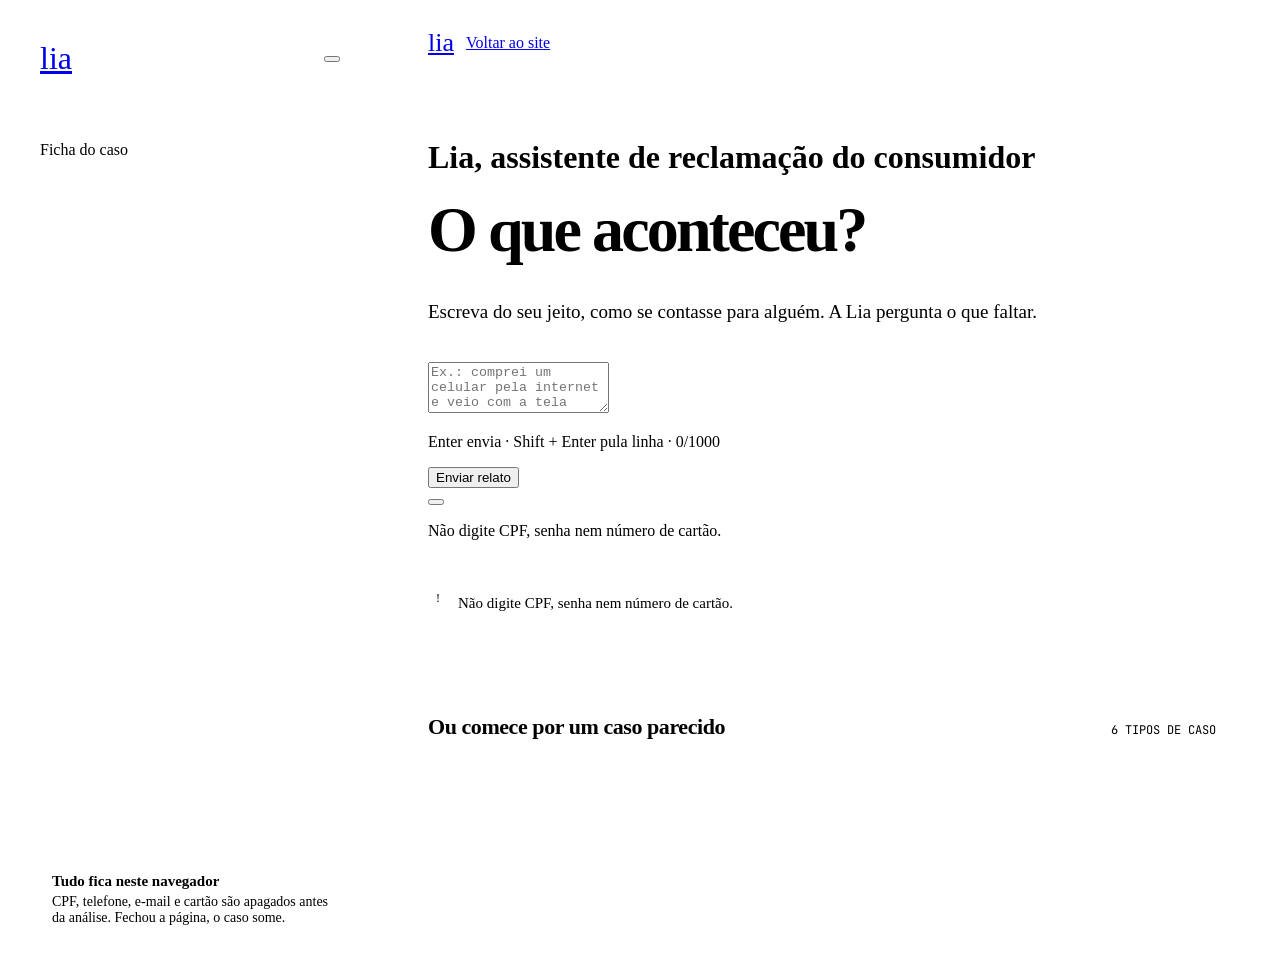
==== unidade-4-aplicacoes-e-limitacoes/projeto-assistente-consumidor/agente/index.html @ bb0e5116 "feat: montar a tela de conversa com ficha, orientação e gaveta no celular" ====
<!doctype html>
<html lang="pt-BR">
<head>
  <meta charset="utf-8">
  <meta name="viewport" content="width=device-width, initial-scale=1">
  <meta name="theme-color" content="#FFFFFF">
  <title>Lia, assistente de reclamação do consumidor</title>
  <link rel="icon" href="favicon.ico" sizes="32x32">
  <link rel="icon" href="favicon.svg" type="image/svg+xml">
  <link rel="apple-touch-icon" href="apple-touch-icon.png">
  <script src="ui/tema.js"></script>
  <link rel="preconnect" href="https://fonts.googleapis.com">
  <link rel="preconnect" href="https://fonts.gstatic.com" crossorigin>
  <link href="https://fonts.googleapis.com/css2?family=Schibsted+Grotesk:wght@400;500;600;700;800;900&family=JetBrains+Mono:wght@400;500&display=swap" rel="stylesheet">
  <link rel="stylesheet" href="estilos/tokens.css">
  <link rel="stylesheet" href="estilos/base.css">
  <link rel="stylesheet" href="estilos/componentes.css">
  <link rel="stylesheet" href="estilos/layout.css">
</head>
<body class="raiz">
  <div class="app" id="app" data-estado="inicio">
    <aside class="lado" id="lado" aria-label="Ficha do caso">
      <div class="lado__topo">
        <a href="landing.html" class="marca" aria-label="Lia, voltar ao site">lia</a>
        <button type="button" class="btn-ico so-mobile" id="fechar-ficha" aria-label="Fechar ficha do caso"><span data-icone="fechar"></span></button>
      </div>
      <section class="lado__ficha">
        <p class="ey">Ficha do caso</p>
        <div class="ficha" id="ficha"></div>
      </section>
      <div class="lado__privacidade">
        <span data-icone="cadeado"></span>
        <div>
          <strong>Tudo fica neste navegador</strong>
          <p>CPF, telefone, e-mail e cartão são apagados antes da análise. Fechou a página, o caso some.</p>
        </div>
      </div>
    </aside>

    <div class="coluna">
      <header class="cabecalho">
        <a href="landing.html" class="marca so-mobile" aria-label="Lia, voltar ao site">lia</a>
        <a href="landing.html" class="voltar"><span data-icone="seta-esquerda"></span>Voltar ao site</a>
        <div class="cabecalho__acoes" id="acoes"></div>
      </header>
      <div class="progresso-movel so-mobile" id="progresso-movel"></div>

      <main class="principal">
        <h1 class="so-leitor">Lia, assistente de reclamação do consumidor</h1>
        <section class="inicio" id="inicio" aria-labelledby="titulo-relato">
          <div class="inicio__relato" id="slot-inicio">
            <label for="campo" id="titulo-relato" class="inicio__titulo">O que <span class="grifo">aconteceu?</span></label>
            <p class="inicio__apoio" id="apoio-relato">Escreva do seu jeito, como se contasse para alguém. A Lia pergunta o que faltar.</p>
            <form id="formulario" class="compositor compositor--grande">
              <div class="compositor__caixa">
                <textarea id="campo" rows="3" placeholder="Ex.: comprei um celular pela internet e veio com a tela quebrada"></textarea>
                <div class="compositor__rodape">
                  <p class="compositor__dica">Enter envia · Shift + Enter pula linha · <span id="contador">0/1000</span></p>
                  <button type="submit" class="btn">Enviar relato<span data-icone="seta-direita"></span></button>
                </div>
                <button type="submit" class="btn btn--enviar-ico" aria-label="Enviar mensagem"><span data-icone="seta-cima"></span></button>
              </div>
              <p class="compositor__aviso">Não digite CPF, senha nem número de cartão.</p>
            </form>
            <p class="aviso-digitar"><span class="selo selo--alerta" aria-hidden="true">!</span>Não digite CPF, senha nem número de cartão.</p>
          </div>
          <section class="inicio__casos" aria-labelledby="titulo-casos">
            <div class="inicio__casos-topo">
              <h2 id="titulo-casos">Ou comece por um caso parecido</h2>
              <p>6 tipos de caso</p>
            </div>
            <div id="casos"></div>
          </section>
        </section>
        <section class="chat" aria-label="Conversa com a Lia">
          <div class="mensagens" id="mensagens" aria-live="polite"></div>
        </section>
      </main>

      <div class="doca" id="slot-conversa"></div>
      <div id="rodape"></div>
    </div>

    <button type="button" class="veu" id="veu" aria-label="Fechar ficha do caso" hidden></button>
  </div>

  <script src="base-conhecimento.js"></script>
  <script src="agente.js"></script>
  <script src="ui/icones.js"></script>
  <script src="ui/componentes.js"></script>
  <script src="ui/aplicacao.js"></script>
</body>
</html>
---- unidade-4-aplicacoes-e-limitacoes/projeto-assistente-consumidor/agente/estilos/layout.css ----
html { scroll-padding-bottom: var(--doca-h, 120px); }

.app { min-height: 100vh; display: flex; }
.lado { flex: 0 0 300px; position: sticky; top: 0; height: 100vh; overflow-y: auto; align-self: flex-start;
  background: var(--painel); border-right: 1px solid var(--linha); padding: 32px; display: flex; flex-direction: column; gap: 48px; }
.app[data-estado="conversa"] .lado { gap: 40px; }
.lado__topo { display: flex; justify-content: space-between; align-items: center; }
.lado__topo .marca { font-size: 32px; }
.lado__ficha { display: flex; flex-direction: column; gap: 20px; }
.lado__ficha > .ey { color: var(--apoio); }
.ficha { display: flex; flex-direction: column; gap: 20px; }
.lado__privacidade { margin-top: auto; display: flex; gap: 12px; align-items: flex-start; padding-top: 24px; border-top: 1px solid var(--linha); }
.lado__privacidade .icone { color: var(--forte); margin-top: 2px; }
.lado__privacidade strong { display: block; font-size: 15px; font-weight: 700; color: var(--forte); }
.lado__privacidade p { font-size: 14px; color: var(--apoio); margin-top: 4px; }

.coluna { flex: 1 1 auto; min-width: 0; display: flex; flex-direction: column; min-height: 100vh; }
/* Sem space-between: no celular "lia" e "Voltar ao site" ficam juntos à esquerda e, se faltar espaço, os botões descem alinhados à direita. */
.cabecalho { display: flex; align-items: center; gap: 12px; flex-wrap: wrap; padding: 20px clamp(20px, 5vw, 56px); }
.cabecalho > .marca { font-size: 26px; }
.app[data-estado="conversa"] .cabecalho { border-bottom: 1px solid var(--linha); }
.cabecalho__acoes { display: flex; gap: 10px; margin-left: auto; }
.progresso-movel { flex-direction: column; gap: 8px; padding: 14px clamp(20px, 5vw, 56px); border-bottom: 1px solid var(--linha); }

.principal { flex: 1; padding: 40px clamp(20px, 5vw, 56px) 72px; }
.app[data-estado="conversa"] .principal { padding: 48px clamp(20px, 5vw, 56px) 40px; }
.app[data-estado="inicio"] .chat, .app[data-estado="inicio"] .doca, .app[data-estado="inicio"] #ficha-botao, .app[data-estado="inicio"] .progresso-movel { display: none !important; }
.app[data-estado="conversa"] .inicio { display: none; }
.chat { max-width: 820px; margin: 0 auto; }

.inicio { max-width: 860px; margin: 0 auto; display: flex; flex-direction: column; gap: 64px; }
.inicio__relato { display: flex; flex-direction: column; gap: 20px; animation: sobe 700ms cubic-bezier(.2,.7,.2,1) both; }
.inicio__casos { display: flex; flex-direction: column; gap: 20px; animation: sobe 700ms cubic-bezier(.2,.7,.2,1) 140ms both; }
.inicio__titulo { font-size: clamp(40px, 5vw, 64px); font-weight: 800; line-height: 1; letter-spacing: -.045em; color: var(--forte); }
.inicio__apoio { font-size: 19px; color: var(--texto); max-width: 620px; }
.inicio__casos-topo { display: flex; justify-content: space-between; align-items: baseline; gap: 16px; flex-wrap: wrap; }
.inicio__casos-topo h2 { font-size: 22px; font-weight: 800; letter-spacing: -.02em; color: var(--forte); }
.inicio__casos-topo p { font-family: "JetBrains Mono", monospace; font-size: 12px; color: var(--apoio); text-transform: uppercase; }
.aviso-digitar { display: flex; align-items: center; gap: 10px; font-size: 15px; color: var(--texto); }
.aviso-digitar .selo { min-height: 26px; padding: 0 8px; font-size: 12px; }

.doca { position: sticky; bottom: 0; z-index: 5; background: var(--bg); padding: 16px clamp(20px, 5vw, 56px) 24px; box-shadow: 0 -1px 0 var(--linha); }
.doca > form { max-width: 820px; margin: 0 auto; }

.rodape { border-top: 1px solid var(--linha); padding: 24px clamp(20px, 5vw, 56px); display: flex; flex-direction: column; gap: 16px; font-size: 14px; color: var(--apoio); }
.rodape__linha { display: flex; justify-content: space-between; align-items: center; gap: 12px 32px; flex-wrap: wrap; }
.rodape__aviso { display: flex; align-items: flex-start; gap: 12px; max-width: 620px; }
.rodape__aviso .marca { font-size: 16px; margin-top: 2px; }
.rodape__links { display: flex; gap: 8px 20px; flex-wrap: wrap; }
.rodape__links a { color: var(--texto); }

.veu { display: none; position: fixed; inset: 0; z-index: 55; border: 0; padding: 0; background: rgba(10,11,14,.48); animation: veu 240ms ease both; }
@keyframes veu { from { opacity: 0; } to { opacity: 1; } }
@keyframes gaveta { from { transform: translateX(100%); } to { transform: none; } }

@media (max-width: 859px) {
  .lado { display: none; }
  .rot { display: none; }
  .cabecalho__acoes .btn--topo { width: 44px; padding: 0; }
  .ficha-aberta .lado { display: flex; position: fixed; top: 0; right: 0; bottom: 0; height: auto; width: min(380px, 88vw); z-index: 60;
    border-right: 0; border-left: 1px solid var(--linha); box-shadow: var(--sombra-alta); animation: gaveta 320ms cubic-bezier(.2,.7,.2,1) both; }
  .ficha-aberta .veu { display: block; }
}

[data-foto] .raiz, [data-foto] .app, [data-foto] .coluna { min-height: 0; }
[data-foto] .lado { position: static; height: auto; align-self: stretch; }
[data-foto] .doca { position: static; }
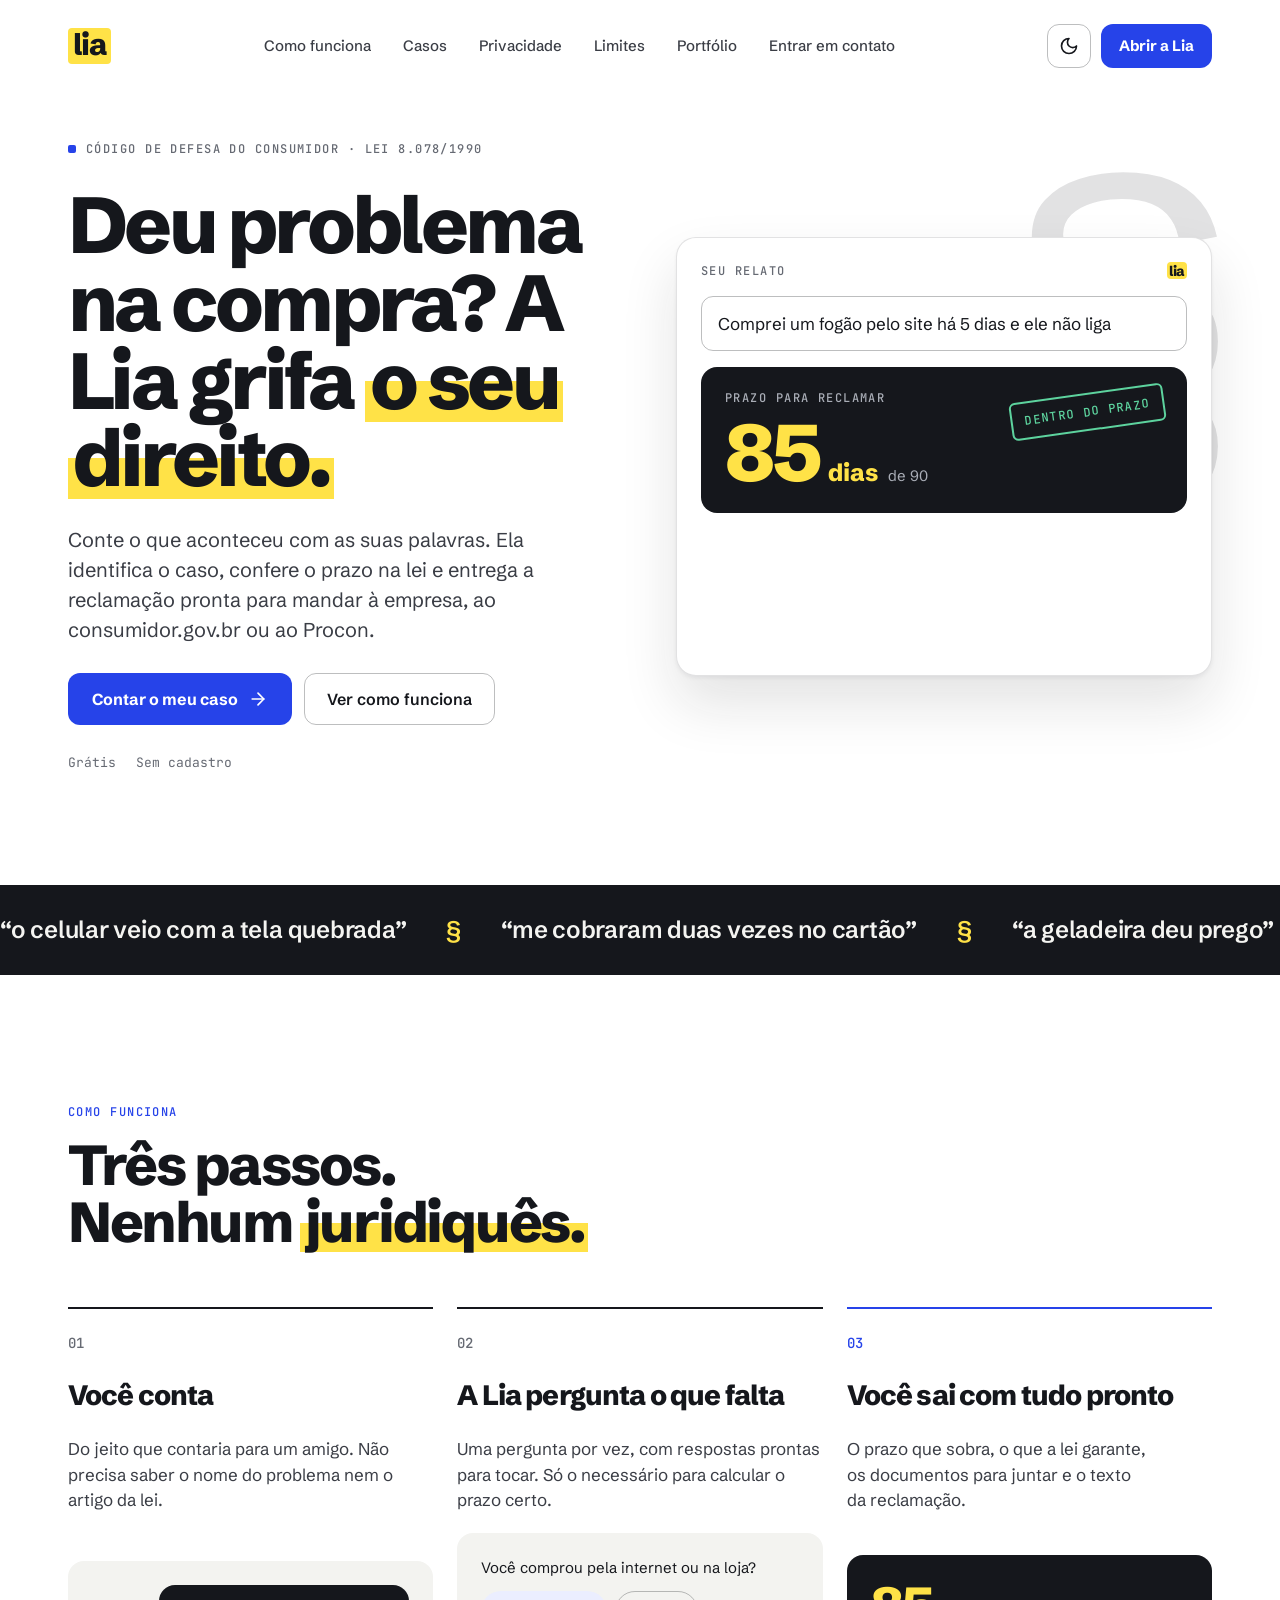
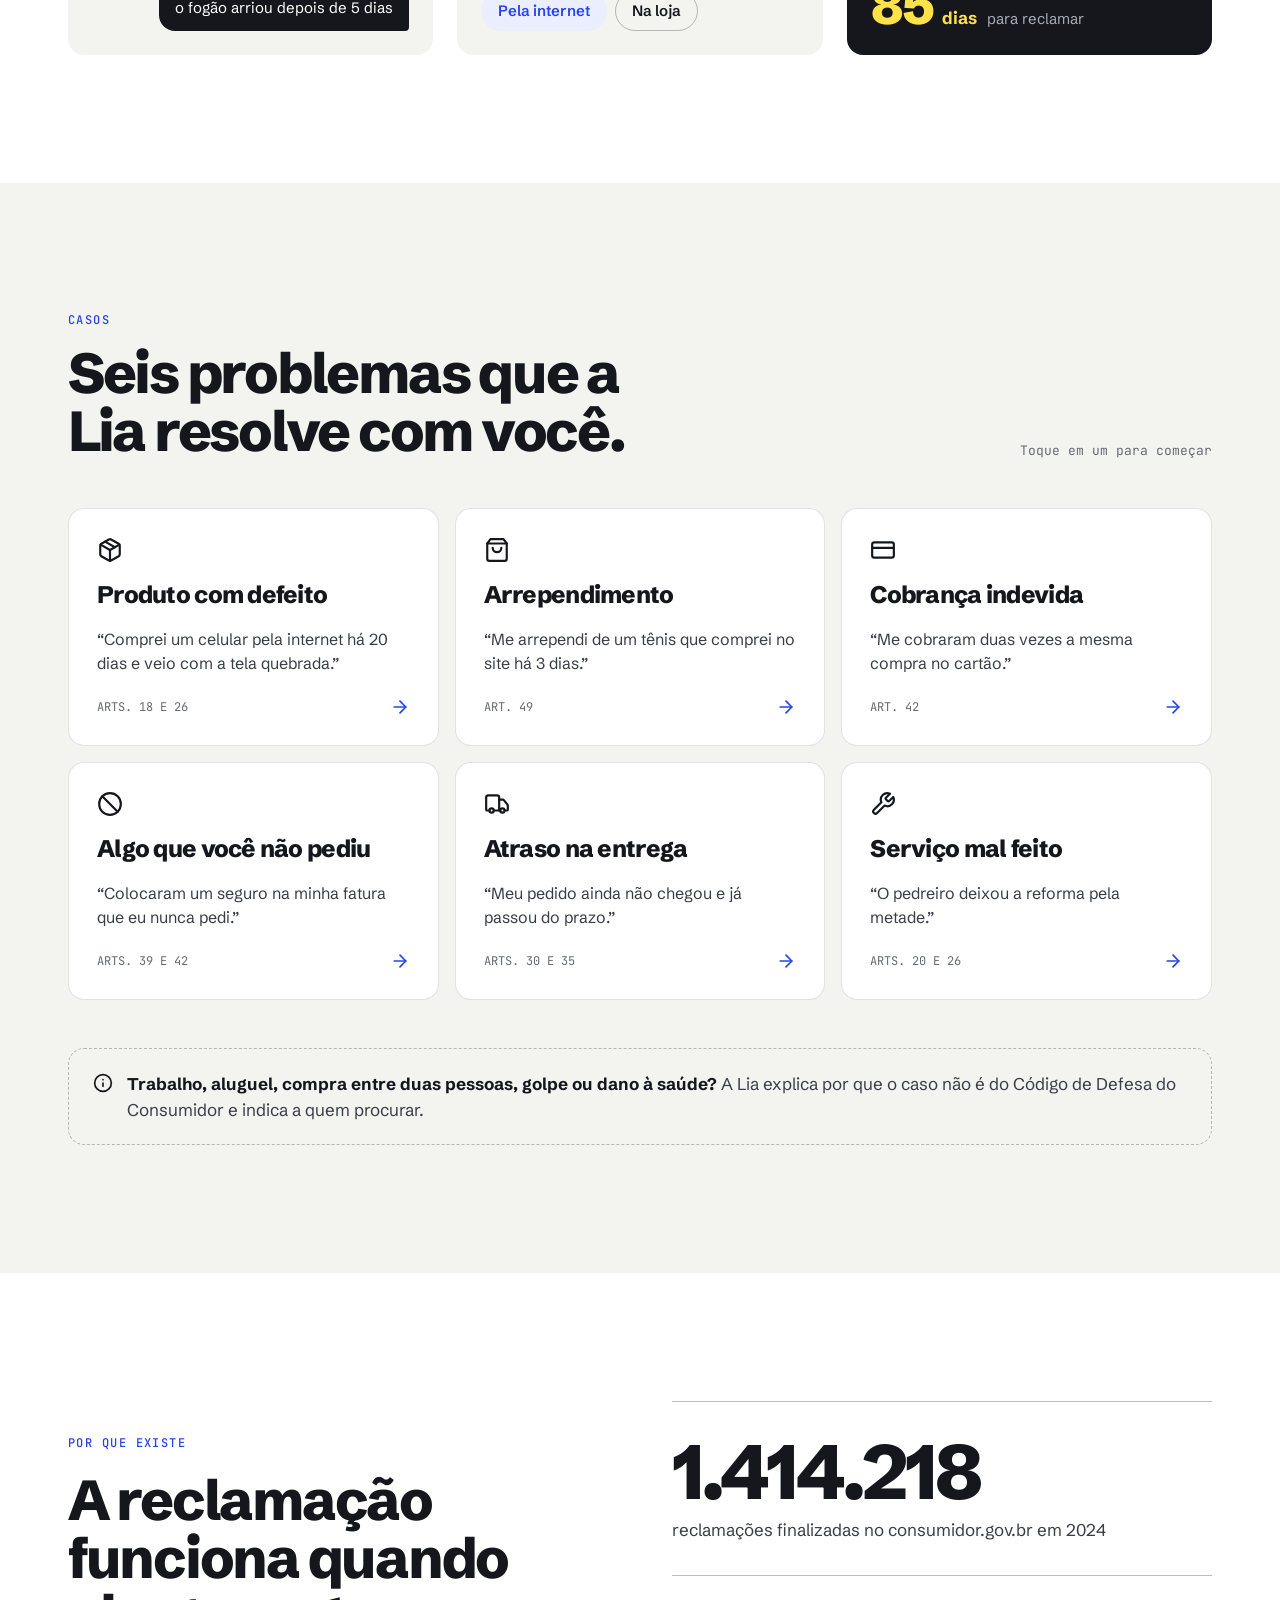
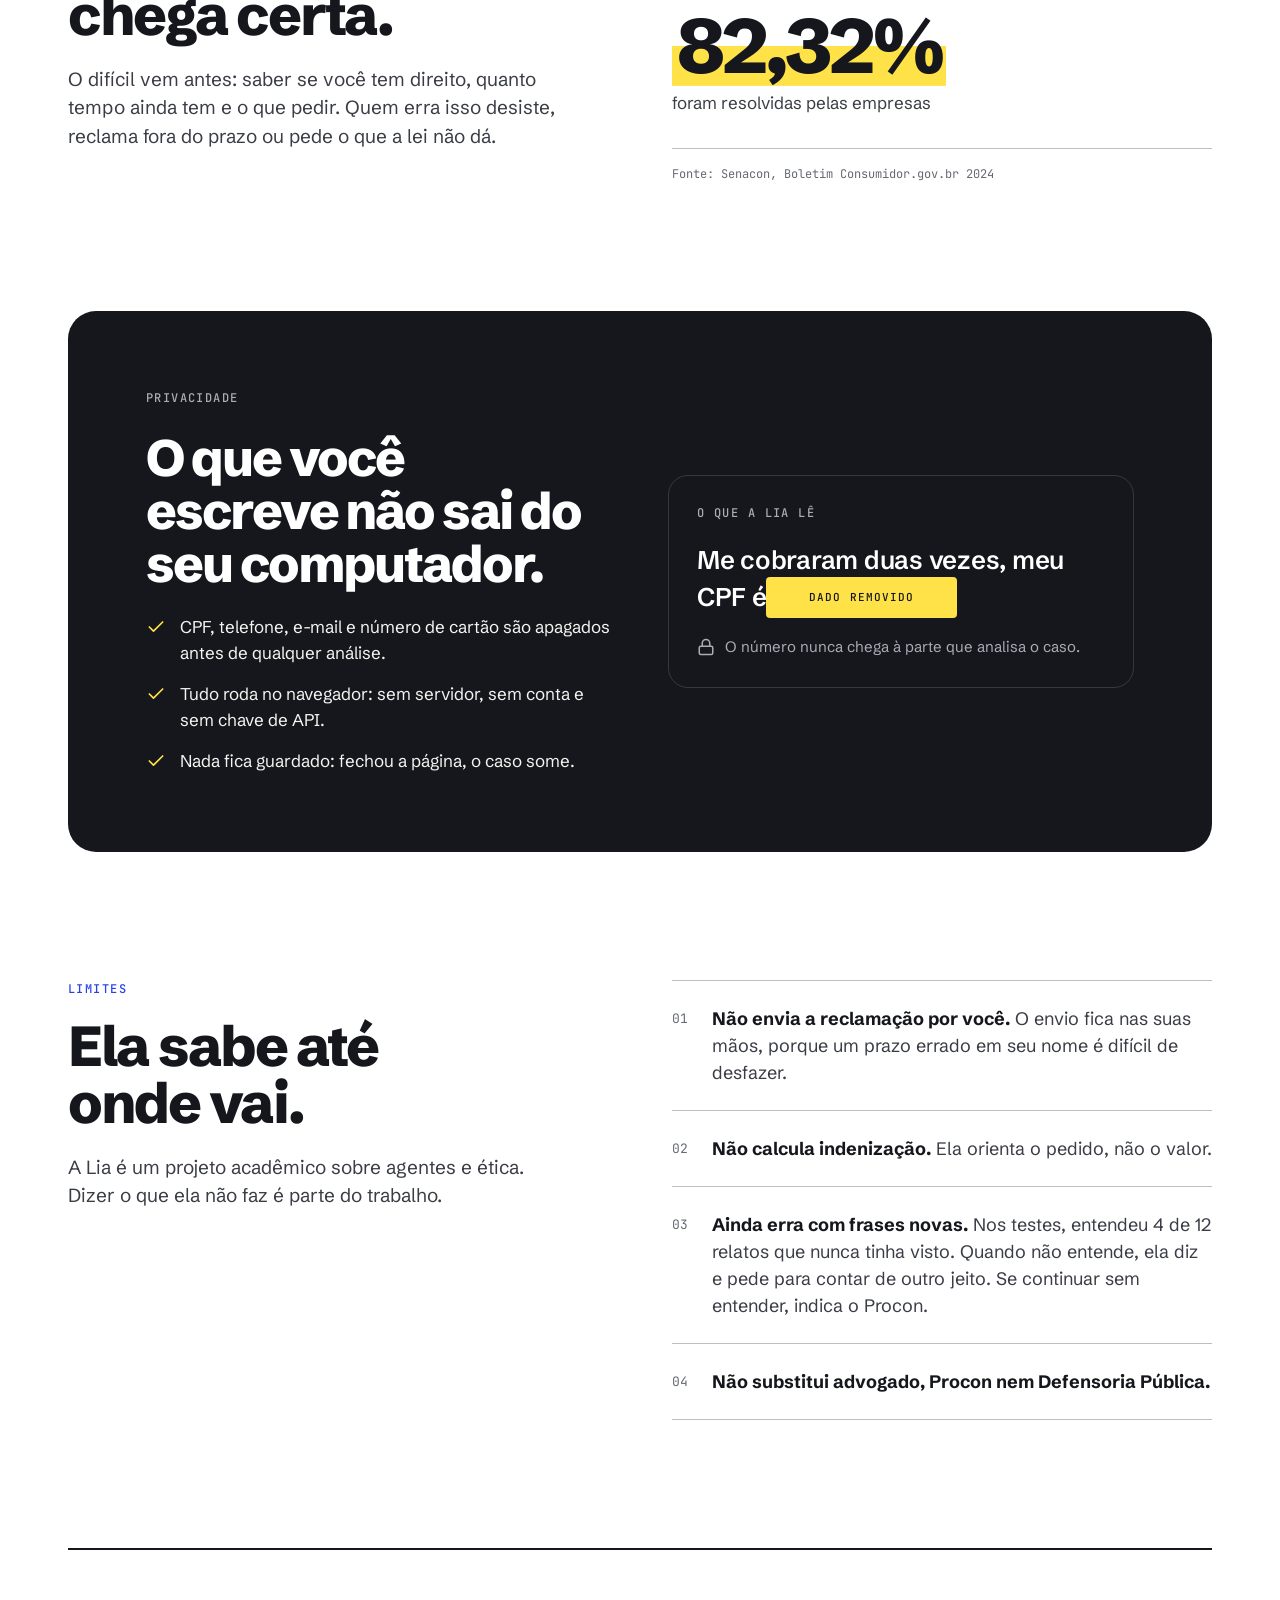
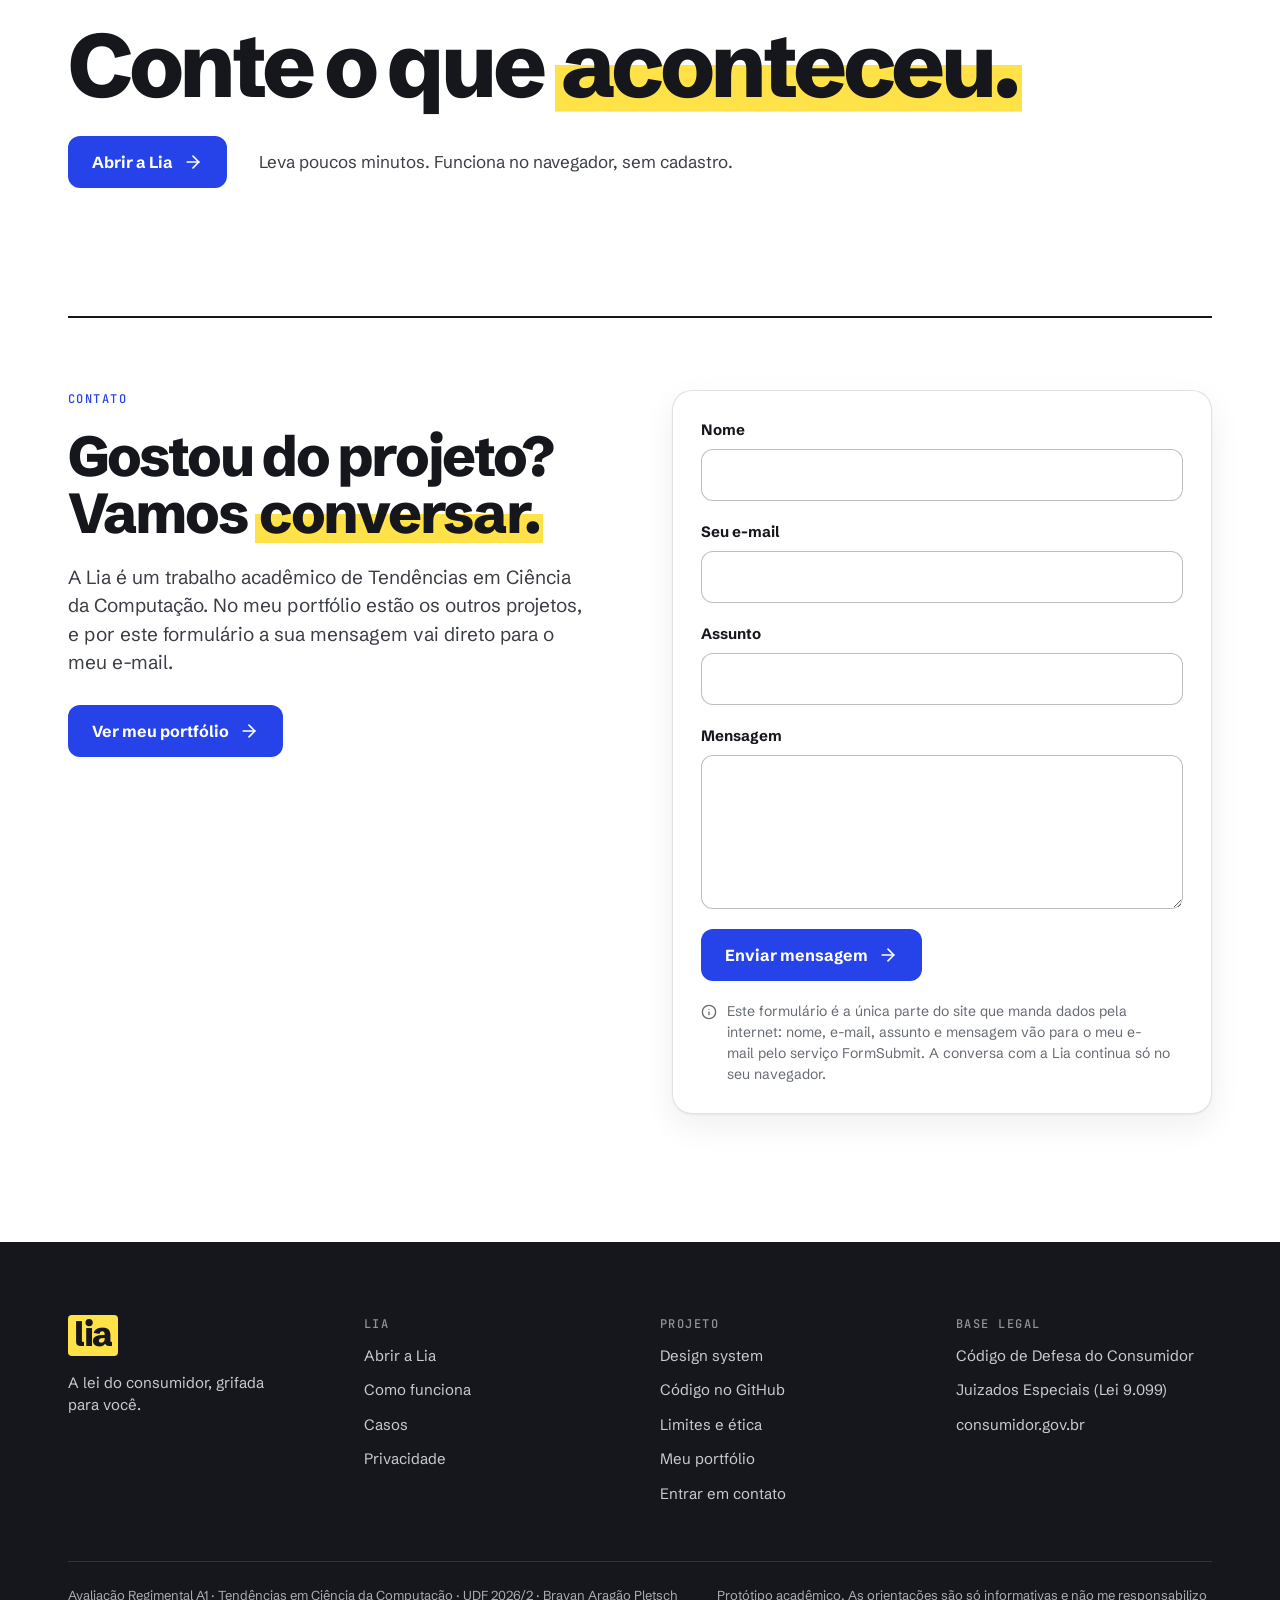
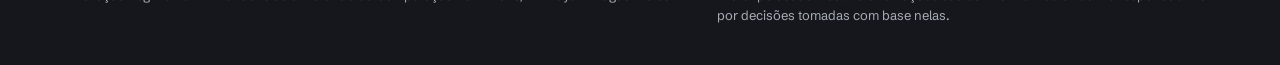
==== commit 79c86c77: "refactor: organizar a pasta do agente e abrir a landing no index" ====
--- a/unidade-4-aplicacoes-e-limitacoes/projeto-assistente-consumidor/agente/index.html
+++ b/unidade-4-aplicacoes-e-limitacoes/projeto-assistente-consumidor/agente/index.html
@@ -3,91 +3,315 @@
 <head>
   <meta charset="utf-8">
   <meta name="viewport" content="width=device-width, initial-scale=1">
-  <meta name="theme-color" content="#FFFFFF">
-  <title>Lia, assistente de reclamação do consumidor</title>
+  <title>Lia · seu direito de consumidor, grifado</title>
   <link rel="icon" href="favicon.ico" sizes="32x32">
   <link rel="icon" href="favicon.svg" type="image/svg+xml">
   <link rel="apple-touch-icon" href="apple-touch-icon.png">
-  <script src="ui/tema.js"></script>
+  <meta name="description" content="Conte o que deu errado na compra. A Lia identifica o caso, confere o prazo no Código de Defesa do Consumidor e entrega a reclamação pronta.">
+  <meta name="theme-color" content="#FFFFFF">
+  <script src="scripts/ui/tema.js"></script>
   <link rel="preconnect" href="https://fonts.googleapis.com">
   <link rel="preconnect" href="https://fonts.gstatic.com" crossorigin>
   <link href="https://fonts.googleapis.com/css2?family=Schibsted+Grotesk:wght@400;500;600;700;800;900&family=JetBrains+Mono:wght@400;500&display=swap" rel="stylesheet">
   <link rel="stylesheet" href="estilos/tokens.css">
   <link rel="stylesheet" href="estilos/base.css">
   <link rel="stylesheet" href="estilos/componentes.css">
-  <link rel="stylesheet" href="estilos/layout.css">
+  <link rel="stylesheet" href="estilos/paginas/landing.css">
 </head>
 <body class="raiz">
-  <div class="app" id="app" data-estado="inicio">
-    <aside class="lado" id="lado" aria-label="Ficha do caso">
-      <div class="lado__topo">
-        <a href="landing.html" class="marca" aria-label="Lia, voltar ao site">lia</a>
-        <button type="button" class="btn-ico so-mobile" id="fechar-ficha" aria-label="Fechar ficha do caso"><span data-icone="fechar"></span></button>
-      </div>
-      <section class="lado__ficha">
-        <p class="ey">Ficha do caso</p>
-        <div class="ficha" id="ficha"></div>
-      </section>
-      <div class="lado__privacidade">
-        <span data-icone="cadeado"></span>
-        <div>
-          <strong>Tudo fica neste navegador</strong>
-          <p>CPF, telefone, e-mail e cartão são apagados antes da análise. Fechou a página, o caso some.</p>
-        </div>
-      </div>
-    </aside>
-
-    <div class="coluna">
-      <header class="cabecalho">
-        <a href="landing.html" class="marca so-mobile" aria-label="Lia, voltar ao site">lia</a>
-        <a href="landing.html" class="voltar"><span data-icone="seta-esquerda"></span>Voltar ao site</a>
-        <div class="cabecalho__acoes" id="acoes"></div>
-      </header>
-      <div class="progresso-movel so-mobile" id="progresso-movel"></div>
-
-      <main class="principal">
-        <h1 class="so-leitor">Lia, assistente de reclamação do consumidor</h1>
-        <section class="inicio" id="inicio" aria-labelledby="titulo-relato">
-          <div class="inicio__relato" id="slot-inicio">
-            <label for="campo" id="titulo-relato" class="inicio__titulo">O que <span class="grifo">aconteceu?</span></label>
-            <p class="inicio__apoio" id="apoio-relato">Escreva do seu jeito, como se contasse para alguém. A Lia pergunta o que faltar.</p>
-            <form id="formulario" class="compositor compositor--grande">
-              <div class="compositor__caixa">
-                <textarea id="campo" rows="3" placeholder="Ex.: comprei um celular pela internet e veio com a tela quebrada"></textarea>
-                <div class="compositor__rodape">
-                  <p class="compositor__dica">Enter envia · Shift + Enter pula linha · <span id="contador">0/1000</span></p>
-                  <button type="submit" class="btn">Enviar relato<span data-icone="seta-direita"></span></button>
-                </div>
-                <button type="submit" class="btn btn--enviar-ico" aria-label="Enviar mensagem"><span data-icone="seta-cima"></span></button>
+  <div class="landing">
+    <header id="topo-pagina" tabindex="-1" class="wrap topo">
+      <a href="#" class="marca" aria-label="Lia, início">lia</a>
+      <nav class="nav-links" id="menu" aria-label="Principal">
+        <div class="nav-links__lista">
+          <a href="#como-funciona">Como funciona</a>
+          <a href="#casos">Casos</a>
+          <a href="#privacidade">Privacidade</a>
+          <a href="#limites">Limites</a>
+          <a data-portfolio>Portfólio</a>
+          <a href="#contato">Entrar em contato</a>
+          <a class="nav-links__so-celular" data-repositorio>GitHub</a>
+        </div>
+      </nav>
+      <div class="topo__acoes" id="acoes-topo">
+        <a href="conversa.html" class="btn btn--topo">Abrir a Lia</a>
+        <button type="button" class="btn-ico menu-botao" id="menu-botao" aria-label="Menu" aria-expanded="false" aria-controls="menu"><span class="menu-botao__icone" aria-hidden="true"><span></span><span></span><span></span></span></button>
+      </div>
+    </header>
+
+    <section class="wrap heroi">
+      <div class="heroi__grade">
+        <div class="heroi__texto">
+          <p class="ey heroi__chamada sobe">Código de Defesa do Consumidor · Lei 8.078/1990</p>
+          <h1 class="sobe" style="--atraso: 80ms">Deu problema na compra? A Lia grifa <span class="grifo grifo-anim">o seu direito.</span></h1>
+          <p class="heroi__apoio sobe" style="--atraso: 160ms">Conte o que aconteceu com as suas palavras. Ela identifica o caso, confere o prazo na lei e entrega a reclamação pronta para mandar à empresa, ao consumidor.gov.br ou ao Procon.</p>
+          <div class="heroi__botoes sobe" style="--atraso: 240ms">
+            <a href="conversa.html" class="btn">Contar o meu caso<span data-icone="seta-direita"></span></a>
+            <a href="#como-funciona" class="btn2">Ver como funciona</a>
+          </div>
+          <p class="mono heroi__selos sobe" style="--atraso: 320ms"><span>Grátis</span><span>Sem cadastro</span></p>
+        </div>
+
+        <div class="demo sobe" style="--atraso: 300ms">
+          <span class="demo__paragrafo" aria-hidden="true">§</span>
+          <div class="demo__cartao">
+            <div class="demo__topo">
+              <p class="ey">Seu relato</p>
+              <span class="marca">lia</span>
+            </div>
+            <div class="demo__relato"><span class="digita">Comprei um fogão pelo site há 5 dias e ele não liga</span></div>
+            <div class="resp">
+              <div class="demo__prazo">
+                <p class="ey">Prazo para reclamar</p>
+                <p class="demo__valor"><span class="conta" aria-hidden="true"></span><span class="so-leitor">85</span><span class="demo__unidade">dias</span><span class="demo__de">de 90</span></p>
+                <span class="carimbo">Dentro do prazo</span>
               </div>
-              <p class="compositor__aviso">Não digite CPF, senha nem número de cartão.</p>
-            </form>
-            <p class="aviso-digitar"><span class="selo selo--alerta" aria-hidden="true">!</span>Não digite CPF, senha nem número de cartão.</p>
-          </div>
-          <section class="inicio__casos" aria-labelledby="titulo-casos">
-            <div class="inicio__casos-topo">
-              <h2 id="titulo-casos">Ou comece por um caso parecido</h2>
-              <p>6 tipos de caso</p>
+              <div class="demo__lei entra"><span class="mono">ART. 18</span><span>Loja e fabricante respondem juntos pelo defeito.</span></div>
+              <div class="demo__lei entra" style="--atraso: 220ms"><span class="mono">ART. 26</span><span>90 dias para produto feito para durar.</span></div>
+              <div class="demo__pronta entra" style="--atraso: 440ms">
+                <span><span data-icone="confere"></span>Reclamação pronta</span>
+                <span class="mono">COPIAR</span>
+              </div>
             </div>
-            <div id="casos"></div>
-          </section>
-        </section>
-        <section class="chat" aria-label="Conversa com a Lia">
-          <div class="mensagens" id="mensagens" aria-live="polite"></div>
-        </section>
-      </main>
-
-      <div class="doca" id="slot-conversa"></div>
-      <div id="rodape"></div>
-    </div>
-
-    <button type="button" class="veu" id="veu" aria-label="Fechar ficha do caso" hidden></button>
+          </div>
+        </div>
+      </div>
+    </section>
+
+    <section class="faixa" aria-label="Frases que a Lia reconhece">
+      <div class="trilho">
+        <div class="trilho__lista">
+          <span>“o celular veio com a tela quebrada”</span><span class="trilho__sinal" aria-hidden="true">§</span>
+          <span>“me cobraram duas vezes no cartão”</span><span class="trilho__sinal" aria-hidden="true">§</span>
+          <span>“a geladeira deu prego”</span><span class="trilho__sinal" aria-hidden="true">§</span>
+          <span>“o fogão arriou”</span><span class="trilho__sinal" aria-hidden="true">§</span>
+          <span>“meu pedido não veio”</span><span class="trilho__sinal" aria-hidden="true">§</span>
+          <span>“colocaram um seguro que eu nunca pedi”</span><span class="trilho__sinal" aria-hidden="true">§</span>
+          <span>“serviço porco”</span><span class="trilho__sinal" aria-hidden="true">§</span>
+          <span>“me arrependi da compra”</span><span class="trilho__sinal" aria-hidden="true">§</span>
+        </div>
+      </div>
+    </section>
+
+    <section id="como-funciona" class="wrap sec-y como">
+      <div class="cabeca">
+        <p class="ey">Como funciona</p>
+        <h2>Três passos. Nenhum <span class="grifo">juridiquês.</span></h2>
+      </div>
+      <ol class="tres-passos">
+        <li>
+          <span class="mono">01</span>
+          <h3>Você conta</h3>
+          <p>Do jeito que contaria para um amigo. Não precisa saber o nome do problema nem o artigo da lei.</p>
+          <div class="ilustra ilustra--balao"><span>o fogão arriou depois de 5 dias</span></div>
+        </li>
+        <li>
+          <span class="mono">02</span>
+          <h3>A Lia pergunta o que falta</h3>
+          <p>Uma pergunta por vez, com respostas prontas para tocar. Só o necessário para calcular o prazo certo.</p>
+          <div class="ilustra ilustra--pergunta">
+            <span>Você comprou pela internet ou na loja?</span>
+            <span class="ilustra__chips"><span class="chip chip-on">Pela internet</span><span class="chip">Na loja</span></span>
+          </div>
+        </li>
+        <li>
+          <span class="mono">03</span>
+          <h3>Você sai com tudo pronto</h3>
+          <p>O prazo que sobra, o que a lei garante, os documentos para juntar e o texto da reclamação.</p>
+          <div class="ilustra ilustra--prazo"><span class="ilustra__numero">85</span><span class="ilustra__unidade">dias</span><span class="ilustra__de">para reclamar</span></div>
+        </li>
+      </ol>
+    </section>
+
+    <section id="casos" class="sec-y casos-l">
+      <div class="wrap casos-l__conteudo">
+        <div class="casos-l__topo">
+          <div class="cabeca">
+            <p class="ey">Casos</p>
+            <h2>Seis problemas que a Lia resolve com você.</h2>
+          </div>
+          <p class="mono casos-l__dica">Toque em um para começar</p>
+        </div>
+        <div class="vitrine">
+          <a href="conversa.html" class="caso" data-caso="defeito_produto">
+            <span class="caso__nome">Produto com defeito</span>
+            <span class="caso__fala"></span>
+            <span class="caso__pe"><span class="mono">ARTS. 18 E 26</span><span data-icone="seta-direita"></span></span>
+          </a>
+          <a href="conversa.html" class="caso" data-caso="arrependimento">
+            <span class="caso__nome">Arrependimento</span>
+            <span class="caso__fala"></span>
+            <span class="caso__pe"><span class="mono">ART. 49</span><span data-icone="seta-direita"></span></span>
+          </a>
+          <a href="conversa.html" class="caso" data-caso="cobranca_indevida">
+            <span class="caso__nome">Cobrança indevida</span>
+            <span class="caso__fala"></span>
+            <span class="caso__pe"><span class="mono">ART. 42</span><span data-icone="seta-direita"></span></span>
+          </a>
+          <a href="conversa.html" class="caso" data-caso="nao_solicitado">
+            <span class="caso__nome">Algo que você não pediu</span>
+            <span class="caso__fala"></span>
+            <span class="caso__pe"><span class="mono">ARTS. 39 E 42</span><span data-icone="seta-direita"></span></span>
+          </a>
+          <a href="conversa.html" class="caso" data-caso="oferta_descumprida">
+            <span class="caso__nome">Atraso na entrega</span>
+            <span class="caso__fala"></span>
+            <span class="caso__pe"><span class="mono">ARTS. 30 E 35</span><span data-icone="seta-direita"></span></span>
+          </a>
+          <a href="conversa.html" class="caso" data-caso="servico_mal_prestado">
+            <span class="caso__nome">Serviço mal feito</span>
+            <span class="caso__fala"></span>
+            <span class="caso__pe"><span class="mono">ARTS. 20 E 26</span><span data-icone="seta-direita"></span></span>
+          </a>
+        </div>
+        <p class="nota">
+          <span data-icone="info"></span>
+          <span><strong>Trabalho, aluguel, compra entre duas pessoas, golpe ou dano à saúde?</strong> A Lia explica por que o caso não é do Código de Defesa do Consumidor e indica a quem procurar.</span>
+        </p>
+      </div>
+    </section>
+
+    <section class="wrap sec-y">
+      <div class="motivo">
+        <div class="bloco-texto">
+          <p class="ey">Por que existe</p>
+          <h2>A reclamação funciona quando chega certa.</h2>
+          <p class="texto-19">O difícil vem antes: saber se você tem direito, quanto tempo ainda tem e o que pedir. Quem erra isso desiste, reclama fora do prazo ou pede o que a lei não dá.</p>
+        </div>
+        <div class="numeros">
+          <div><span class="numeros__valor">1.414.218</span><span>reclamações finalizadas no consumidor.gov.br em 2024</span></div>
+          <div><span class="numeros__valor"><span class="grifo">82,32%</span></span><span>foram resolvidas pelas empresas</span></div>
+          <p class="mono numeros__fonte">Fonte: Senacon, Boletim Consumidor.gov.br 2024</p>
+        </div>
+      </div>
+    </section>
+
+    <section id="privacidade" class="wrap sec-b">
+      <div class="privacidade">
+        <div class="privacidade__texto">
+          <p class="ey">Privacidade</p>
+          <h2>O que você escreve não sai do seu computador.</h2>
+          <ul>
+            <li><span data-icone="confere"></span>CPF, telefone, e-mail e número de cartão são apagados antes de qualquer análise.</li>
+            <li><span data-icone="confere"></span>Tudo roda no navegador: sem servidor, sem conta e sem chave de API.</li>
+            <li><span data-icone="confere"></span>Nada fica guardado: fechou a página, o caso some.</li>
+          </ul>
+        </div>
+        <div class="leitura">
+          <p class="ey">O que a Lia lê</p>
+          <p class="leitura__frase">Me cobraram duas vezes, meu CPF é <span class="cpf"><span class="mono">123.456.789-00</span><span class="tarja" aria-hidden="true"></span><span class="tarja-txt mono" aria-hidden="true">DADO REMOVIDO</span></span></p>
+          <p class="leitura__nota"><span data-icone="cadeado"></span>O número nunca chega à parte que analisa o caso.</p>
+        </div>
+      </div>
+    </section>
+
+    <section id="limites" class="wrap sec-b">
+      <div class="limites">
+        <div class="bloco-texto">
+          <p class="ey">Limites</p>
+          <h2>Ela sabe até onde vai.</h2>
+          <p class="texto-19 limites__apoio">A Lia é um projeto acadêmico sobre agentes e ética. Dizer o que ela não faz é parte do trabalho.</p>
+        </div>
+        <ol class="limites__lista">
+          <li><span class="mono">01</span><span><strong>Não envia a reclamação por você.</strong> O envio fica nas suas mãos, porque um prazo errado em seu nome é difícil de desfazer.</span></li>
+          <li><span class="mono">02</span><span><strong>Não calcula indenização.</strong> Ela orienta o pedido, não o valor.</span></li>
+          <li><span class="mono">03</span><span><strong>Ainda erra com frases novas.</strong> Nos testes, entendeu 4 de 12 relatos que nunca tinha visto. Quando não entende, ela diz e pede para contar de outro jeito. Se continuar sem entender, indica o Procon.</span></li>
+          <li><span class="mono">04</span><span><strong>Não substitui advogado, Procon nem Defensoria Pública.</strong></span></li>
+        </ol>
+      </div>
+    </section>
+
+    <section class="wrap sec-b">
+      <div class="chamada-final">
+        <h2>Conte o que <span class="grifo">aconteceu.</span></h2>
+        <div class="chamada-final__acao">
+          <a href="conversa.html" class="btn">Abrir a Lia<span data-icone="seta-direita"></span></a>
+          <p>Leva poucos minutos. Funciona no navegador, sem cadastro.</p>
+        </div>
+      </div>
+    </section>
+
+    <section id="contato" class="wrap sec-b" aria-labelledby="titulo-contato">
+      <div class="contato">
+        <div class="bloco-texto">
+          <p class="ey">Contato</p>
+          <h2 id="titulo-contato">Gostou do projeto? Vamos <span class="grifo">conversar.</span></h2>
+          <p class="texto-19">A Lia é um trabalho acadêmico de Tendências em Ciência da Computação. No meu portfólio estão os outros projetos, e por este formulário a sua mensagem vai direto para o meu e-mail.</p>
+          <a class="btn contato__portfolio" data-portfolio>Ver meu portfólio<span data-icone="seta-direita"></span></a>
+        </div>
+        <form class="contato__form" id="contato-form" action="https://formsubmit.co/brayan.pletsch@gmail.com" method="POST">
+          <div class="contato__campo">
+            <label for="contato-nome">Nome</label>
+            <input id="contato-nome" name="nome" type="text" autocomplete="name" maxlength="100" required>
+          </div>
+          <div class="contato__campo">
+            <label for="contato-email">Seu e-mail</label>
+            <input id="contato-email" name="email" type="email" autocomplete="email" maxlength="200" required>
+          </div>
+          <div class="contato__campo">
+            <label for="contato-assunto">Assunto</label>
+            <input id="contato-assunto" name="assunto" type="text" maxlength="150" required>
+          </div>
+          <div class="contato__campo">
+            <label for="contato-mensagem">Mensagem</label>
+            <textarea id="contato-mensagem" name="mensagem" rows="5" maxlength="2000" required></textarea>
+          </div>
+          <input type="hidden" name="_subject" value="Contato pelo site da Lia">
+          <input type="hidden" name="_template" value="table">
+          <input class="contato__armadilha" type="text" name="_honey" tabindex="-1" autocomplete="off" aria-hidden="true">
+          <div class="contato__acoes">
+            <button type="submit" class="btn">Enviar mensagem<span data-icone="seta-direita"></span></button>
+            <p class="contato__status" id="contato-status" role="status"></p>
+          </div>
+          <p class="contato__nota"><span data-icone="info"></span>Este formulário é a única parte do site que manda dados pela internet: nome, e-mail, assunto e mensagem vão para o meu e-mail pelo serviço FormSubmit. A conversa com a Lia continua só no seu navegador.</p>
+        </form>
+      </div>
+    </section>
+
+    <footer class="rod">
+      <div class="wrap rod__conteudo">
+        <div class="rod__grade">
+          <div class="rod__marca">
+            <span class="marca">lia</span>
+            <p>A lei do consumidor, grifada para você.</p>
+          </div>
+          <nav aria-label="Lia">
+            <p class="ey">Lia</p>
+            <a href="conversa.html">Abrir a Lia</a>
+            <a href="#como-funciona">Como funciona</a>
+            <a href="#casos">Casos</a>
+            <a href="#privacidade">Privacidade</a>
+          </nav>
+          <nav aria-label="Projeto">
+            <p class="ey">Projeto</p>
+            <a href="design-system.html">Design system</a>
+            <a data-repositorio>Código no GitHub</a>
+            <a href="#limites">Limites e ética</a>
+            <a data-portfolio>Meu portfólio</a>
+            <a href="#contato">Entrar em contato</a>
+          </nav>
+          <nav aria-label="Base legal">
+            <p class="ey">Base legal</p>
+            <a href="https://www.planalto.gov.br/ccivil_03/leis/l8078compilado.htm">Código de Defesa do Consumidor</a>
+            <a href="https://www.planalto.gov.br/ccivil_03/leis/l9099.htm">Juizados Especiais (Lei 9.099)</a>
+            <a href="https://www.consumidor.gov.br">consumidor.gov.br</a>
+          </nav>
+        </div>
+        <div class="rod__fim">
+          <p>Avaliação Regimental A1 · Tendências em Ciência da Computação · UDF 2026/2 · Brayan Aragão Pletsch</p>
+          <p>Protótipo acadêmico. As orientações são só informativas e não me responsabilizo por decisões tomadas com base nelas.</p>
+        </div>
+      </div>
+    </footer>
   </div>
 
-  <script src="base-conhecimento.js"></script>
-  <script src="agente.js"></script>
-  <script src="ui/icones.js"></script>
-  <script src="ui/componentes.js"></script>
-  <script src="ui/aplicacao.js"></script>
+  <button type="button" class="topo-btn" id="topo-btn" aria-label="Voltar ao topo">
+    <span class="topo-anel" aria-hidden="true"></span>
+    <span class="topo-miolo"><span data-icone="seta-cima"></span></span>
+  </button>
+
+  <script src="scripts/ui/icones.js"></script>
+  <script src="scripts/ui/componentes.js"></script>
+  <script src="scripts/paginas/landing.js"></script>
 </body>
 </html>
--- a/unidade-4-aplicacoes-e-limitacoes/projeto-assistente-consumidor/agente/estilos/tokens.css
+++ b/unidade-4-aplicacoes-e-limitacoes/projeto-assistente-consumidor/agente/estilos/tokens.css
@@ -0,0 +1,72 @@
+/* Tokens da Lia. Componentes usam só estas variáveis. O tema escuro troca os valores, nunca os nomes. */
+:root, [data-tema="claro"] {
+  --bg: #FFFFFF;
+  --bg2: #F3F3F0;
+  --painel: #F3F3F0;
+  --card: #FFFFFF;
+  --forte: #15171C;
+  --texto: #3A3D45;
+  --apoio: #666A73;         /* passa AA sobre #FFF e sobre #F3F3F0 */
+  --linha: rgba(21,23,28,.12);
+  --linha-forte: rgba(21,23,28,.28);
+  --acao: #2643E9;
+  --acao-hover: #1B32C2;
+  --sobre-acao: #FFFFFF;
+  --link: #2643E9;
+  --link-bg: #EBEEFF;
+  --bloco: #15171C;
+  --bloco-linha: rgba(255,255,255,.14);
+  --sobre-bloco: #F4F4F1;
+  --sobre-bloco-apoio: #A9ADB6;
+  --grifo: #FFE247;
+  --sobre-grifo: #15171C;
+  --grifo-h: 42%;           /* no claro o marca-texto passa só por baixo da palavra */
+  --grifo-cor: #15171C;
+  --grifo-cor-ini: #15171C;
+  --ok: #0E7A4F;   --ok-bg: #E3F3EA;
+  --erro: #C2341F; --erro-bg: #FBE9E6;
+  --alerta: #7A5E00; --alerta-bg: #FFF6BF;
+  --papel: #F7F6F1;
+  --sombra: 0 1px 2px rgba(21,23,28,.05), 0 12px 32px rgba(21,23,28,.07);
+  --sombra-alta: 0 2px 4px rgba(21,23,28,.06), 0 28px 56px rgba(21,23,28,.12);
+  --rodape: #15171C;
+  --rodape-linha: transparent;
+  --rolagem: #C2C4CA; --rolagem-hover: #8F939C; --rolagem-trilho: #F3F3F0;
+  color-scheme: light;
+}
+
+[data-tema="escuro"] {
+  --bg: #0F1115;
+  --bg2: #171A21;
+  --painel: #14171D;
+  --card: #171A21;
+  --forte: #F4F4F1;
+  --texto: #C9CCD3;
+  --apoio: #9298A3;
+  --linha: rgba(255,255,255,.10);
+  --linha-forte: rgba(255,255,255,.24);
+  --acao: #3B57FF;
+  --acao-hover: #2F4BF5;
+  --sobre-acao: #FFFFFF;
+  --link: #9AABFF;
+  --link-bg: #1E2650;
+  --bloco: #1E222B;
+  --bloco-linha: rgba(255,255,255,.12);
+  --sobre-bloco: #F4F4F1;
+  --sobre-bloco-apoio: #A9ADB6;
+  --grifo: #FFE247;
+  --sobre-grifo: #15171C;
+  --grifo-h: 100%;          /* no escuro o grifo cobre a palavra inteira e o texto fica em tinta */
+  --grifo-cor: #15171C;
+  --grifo-cor-ini: #F4F4F1;
+  --ok: #5DD39E;   --ok-bg: #11291F;
+  --erro: #FF8A75; --erro-bg: #2E1612;
+  --alerta: #FFE247; --alerta-bg: #2A2610;
+  --papel: #1E222B;
+  --sombra: 0 0 0 1px rgba(255,255,255,.04);
+  --sombra-alta: 0 0 0 1px rgba(255,255,255,.08), 0 28px 56px rgba(0,0,0,.55);
+  --rodape: #0A0B0E;
+  --rodape-linha: rgba(255,255,255,.08);
+  --rolagem: #3A3F4B; --rolagem-hover: #5A6070; --rolagem-trilho: #0F1115;
+  color-scheme: dark;
+}
--- a/unidade-4-aplicacoes-e-limitacoes/projeto-assistente-consumidor/agente/estilos/base.css
+++ b/unidade-4-aplicacoes-e-limitacoes/projeto-assistente-consumidor/agente/estilos/base.css
@@ -0,0 +1,45 @@
+*, *::before, *::after { box-sizing: border-box; }
+html { -webkit-text-size-adjust: 100%; background: var(--bg); scrollbar-color: var(--rolagem) var(--rolagem-trilho); }
+body { margin: 0; }
+.raiz {
+  min-height: 100vh;
+  background: var(--bg); color: var(--texto);
+  font-family: "Schibsted Grotesk", system-ui, -apple-system, "Segoe UI", sans-serif;
+  font-size: 17px; line-height: 1.5;
+  -webkit-font-smoothing: antialiased; text-rendering: optimizeLegibility;
+}
+.raiz h1, .raiz h2, .raiz h3 { text-wrap: balance; }
+.raiz p { text-wrap: pretty; }
+h1, h2, h3, h4, p { margin: 0; }
+ul, ol { margin: 0; padding: 0; }
+a { color: var(--link); }
+a:hover { color: var(--forte); }
+button, input, textarea { font: inherit; color: inherit; }
+button { cursor: pointer; }
+:focus-visible { outline: 2px solid var(--acao); outline-offset: 3px; }
+
+/* O Safari só pinta a barra de rolagem pelos pseudo-elementos; Chrome e Firefox usam o scrollbar-color acima. */
+::-webkit-scrollbar { width: 12px; height: 12px; }
+::-webkit-scrollbar-track { background: var(--rolagem-trilho); }
+::-webkit-scrollbar-thumb { background: var(--rolagem); border-radius: 999px; border: 3px solid var(--rolagem-trilho); }
+::-webkit-scrollbar-thumb:hover { background: var(--rolagem-hover); }
+::-webkit-scrollbar-corner { background: var(--rolagem-trilho); }
+
+svg.icone { width: 20px; height: 20px; flex: none; fill: none; stroke: currentColor; stroke-width: 2; stroke-linecap: round; stroke-linejoin: round; }
+
+/* Largura de página da landing e do design system; o design system troca o máximo pela variável. */
+.wrap { width: 100%; max-width: var(--largura-pagina, 1240px); margin: 0 auto; padding-left: clamp(20px, 5vw, 48px); padding-right: clamp(20px, 5vw, 48px); }
+
+.so-leitor { position: absolute; width: 1px; height: 1px; padding: 0; margin: -1px; overflow: hidden; clip: rect(0 0 0 0); white-space: nowrap; border: 0; }
+.so-mobile { display: none !important; }
+@media (max-width: 859px) {
+  .so-mobile { display: flex !important; }
+  .so-desktop { display: none !important; }
+}
+
+[data-trocando-tema] *, [data-trocando-tema] *::before, [data-trocando-tema] *::after { transition: none !important; }
+
+@media (prefers-reduced-motion: no-preference) { html { scroll-behavior: smooth; } }
+@media (prefers-reduced-motion: reduce) {
+  *, *::before, *::after { animation: none !important; transition: none !important; scroll-behavior: auto !important; }
+}
--- a/unidade-4-aplicacoes-e-limitacoes/projeto-assistente-consumidor/agente/estilos/componentes.css
+++ b/unidade-4-aplicacoes-e-limitacoes/projeto-assistente-consumidor/agente/estilos/componentes.css
@@ -0,0 +1,242 @@
+.ey { font-family: "JetBrains Mono", ui-monospace, monospace; font-size: 12px; font-weight: 500; letter-spacing: .12em; text-transform: uppercase; margin: 0; }
+.mono { font-family: "JetBrains Mono", ui-monospace, monospace; }
+
+/* A marca é sempre tinta sobre amarelo, nos dois temas. */
+.marca { display: inline-flex; align-items: center; background: #FFE247; color: #15171C; font-weight: 800; letter-spacing: -.04em; line-height: 1; border-radius: 4px; padding: .08em .18em .12em; text-decoration: none; }
+.marca:hover { color: #15171C; }
+
+.grifo { background-image: linear-gradient(var(--grifo), var(--grifo)); background-repeat: no-repeat; background-position: 0 88%; background-size: 100% var(--grifo-h); color: var(--grifo-cor); padding: 0 .06em; -webkit-box-decoration-break: clone; box-decoration-break: clone; }
+
+.btn { display: inline-flex; align-items: center; justify-content: center; gap: 10px; min-height: 52px; padding: 0 24px; border-radius: 12px; border: 0; background: var(--acao); color: var(--sobre-acao) !important; font-size: 16px; font-weight: 700; text-decoration: none; transition: background 160ms ease, transform 160ms ease; }
+.btn:hover { background: var(--acao-hover); }
+.btn:active { transform: scale(.98); }
+
+.btn2 { display: inline-flex; align-items: center; justify-content: center; gap: 10px; min-height: 52px; padding: 0 22px; border-radius: 12px; border: 1px solid var(--linha-forte); background: transparent; color: var(--forte) !important; font-size: 16px; font-weight: 600; text-decoration: none; transition: background 160ms ease; }
+.btn2:hover { background: var(--bg2); }
+
+.btn--topo { min-height: 44px; padding: 0 18px; font-size: 15px; }
+.btn--topo .icone, .voltar .icone, .carta__acoes .icone { width: 18px; height: 18px; }
+
+/* Link de volta ao site, no app e no design system */
+.voltar { display: inline-flex; align-items: center; gap: 8px; min-height: 44px; font-size: 15px; font-weight: 600; text-decoration: none; color: var(--texto); }
+
+.btn-ico { width: 44px; height: 44px; flex: none; border-radius: 12px; border: 1px solid var(--linha-forte); background: transparent; color: var(--forte); display: inline-flex; align-items: center; justify-content: center; transition: background 160ms ease; }
+.btn-ico:hover { background: var(--bg2); }
+
+.chip { display: inline-flex; align-items: center; gap: 6px; min-height: 40px; padding: 0 16px; border-radius: 999px; border: 1px solid var(--linha-forte); background: transparent; color: var(--forte); font-size: 15px; font-weight: 600; }
+.chip-on { background: var(--link-bg); border-color: transparent; color: var(--link); }
+.chip--apagado { color: var(--apoio); border-color: var(--linha); cursor: default; }
+.chip:disabled { cursor: default; }
+.chip .icone { width: 16px; height: 16px; }
+
+.selo { display: inline-flex; align-items: center; gap: 6px; min-height: 32px; padding: 0 12px; border-radius: 8px; font-size: 14px; font-weight: 700; }
+.selo .icone { width: 16px; height: 16px; }
+.selo--ok { background: var(--ok-bg); color: var(--ok); }
+.selo--alerta { background: var(--alerta-bg); color: var(--alerta); }
+.selo--erro { background: var(--erro-bg); color: var(--erro); }
+
+.ph { background: var(--grifo); color: var(--sobre-grifo); border-radius: 4px; padding: 1px 5px; font-weight: 600; }
+
+@keyframes sobe { from { opacity: 0; transform: translateY(16px); } to { opacity: 1; transform: none; } }
+
+/* Footer escuro da landing e do design system */
+.rod { background: var(--rodape); color: #C9CCD3; border-top: 1px solid var(--rodape-linha); }
+.rod a { color: #C9CCD3; text-decoration: none; }
+.rod a:hover { color: #FFFFFF; text-decoration: underline; }
+/* Linha final: autoria à esquerda e aviso à direita; abaixo de 1100 px os dois empilham. */
+.rod__fim { padding-top: 24px; border-top: 1px solid rgba(255,255,255,.12); display: grid; gap: 12px 40px; font-size: 13px; color: #A9ADB6; }
+.rod__fim p:last-child { max-width: 520px; }
+@media (min-width: 1100px) {
+  .rod__fim { grid-template-columns: max-content minmax(0, 1fr); }
+  .rod__fim p:last-child { justify-self: end; }
+}
+
+/* Anel do botão de voltar ao topo (landing) e da amostra no design system. O degradê é a única exceção à regra de não usar degradê. */
+@property --giro { syntax: '<angle>'; initial-value: 0deg; inherits: false; }
+@keyframes gira { to { --giro: 360deg; } }
+.topo-anel { position: absolute; inset: 0; border-radius: inherit; background: conic-gradient(from var(--giro), #2643E9, #7C8CFF, #FFE247, #2643E9); animation: gira 3s linear infinite; }
+.topo-anel::before { content: ""; position: absolute; inset: 6px; border-radius: inherit; background: inherit; filter: blur(14px); opacity: .6; z-index: -1; }
+.topo-miolo { position: absolute; inset: 3px; border-radius: inherit; background: linear-gradient(135deg, #3B57FF 0%, #2643E9 55%, #1B32C2 100%); color: #FFFFFF; display: flex; align-items: center; justify-content: center; transition: transform 200ms ease; }
+.topo-miolo .icone { width: 22px; height: 22px; }
+
+/* Campo de mensagem: grande no início, em linha durante a conversa */
+.compositor { margin: 0; }
+.compositor__caixa { border: 1.5px solid var(--linha-forte); background: var(--card); transition: border-color 160ms ease, box-shadow 160ms ease; }
+.compositor__caixa:focus-within { border-color: var(--acao); box-shadow: 0 0 0 4px var(--link-bg); }
+.compositor textarea { width: 100%; border: 0; resize: none; background: transparent; padding: 0; color: var(--forte); font-family: inherit; }
+.compositor textarea::placeholder { color: var(--apoio); }
+.compositor textarea:focus { outline: none; }
+.compositor--grande .compositor__caixa { margin-top: 8px; border-radius: 16px; padding: 20px 20px 16px 24px; display: flex; flex-direction: column; gap: 16px; }
+.compositor--grande textarea { font-size: 20px; line-height: 1.5; min-height: 90px; }
+.compositor__rodape { display: flex; align-items: center; justify-content: space-between; gap: 16px; flex-wrap: wrap; }
+.compositor__dica { font-family: "JetBrains Mono", monospace; font-size: 12px; color: var(--apoio); text-transform: uppercase; }
+.compositor--linha .compositor__caixa { display: flex; align-items: center; gap: 12px; padding: 8px 8px 8px 22px; border-radius: 16px; }
+.compositor--linha textarea { font-size: 17px; line-height: 1.5; min-height: 44px; max-height: 160px; padding: 9px 0; overflow-y: auto; }
+.compositor--linha .compositor__rodape { display: none; }
+.compositor__aviso { display: none; margin-top: 8px; padding-left: 22px; font-size: 13px; color: var(--apoio); }
+.compositor--linha .compositor__aviso { display: block; }
+.btn--enviar-ico { display: none; width: 48px; min-height: 48px; padding: 0; flex: none; }
+.compositor--linha .btn--enviar-ico { display: inline-flex; }
+
+/* Lista de casos do início */
+.casos { display: grid; grid-template-columns: repeat(auto-fit, minmax(min(380px, 100%), 1fr)); gap: 0 32px; border-bottom: 1px solid var(--linha); }
+.casos .caso { display: flex; gap: 16px; align-items: center; padding: 18px 12px; border: 0; border-top: 1px solid var(--linha); background: transparent; color: var(--texto); text-align: left; border-radius: 0; transition: background 180ms ease; }
+.casos .caso:hover { background: var(--bg2); }
+.casos .caso > .icone:first-child { width: 24px; height: 24px; color: var(--forte); }
+.caso__texto { flex: 1; display: flex; flex-direction: column; gap: 2px; }
+.caso__titulo { font-size: 17px; font-weight: 700; color: var(--forte); }
+.caso__resumo { font-size: 15px; color: var(--apoio); }
+.casos .caso .seta { color: var(--link); transition: transform 180ms ease; }
+.casos .caso:hover .seta { transform: translateX(4px); }
+
+/* Ficha do caso */
+.etapas { list-style: none; display: flex; flex-direction: column; gap: 4px; }
+.etapas li { display: flex; gap: 14px; align-items: center; padding: 12px 14px; border-radius: 12px; border: 1px solid transparent; }
+.etapas__n { width: 28px; height: 28px; flex: none; border-radius: 8px; border: 1px solid var(--linha-forte); color: var(--apoio); font-family: "JetBrains Mono", monospace; font-size: 12px; display: flex; align-items: center; justify-content: center; }
+.etapas__texto { display: flex; flex-direction: column; }
+.etapas__titulo { font-size: 16px; font-weight: 600; color: var(--texto); }
+.etapas__descricao { font-size: 14px; color: var(--apoio); }
+.etapas .atual { background: var(--card); border-color: var(--linha); }
+.etapas .atual .etapas__n { background: var(--acao); border-color: transparent; color: #FFFFFF; }
+.etapas .atual .etapas__titulo { font-weight: 700; color: var(--forte); }
+.ficha-vazia { padding: 18px; border-radius: 12px; border: 1px dashed var(--linha-forte); font-size: 15px; color: var(--apoio); }
+
+.progresso { display: grid; grid-template-columns: repeat(3, minmax(0, 1fr)); gap: 6px; }
+.progresso li { list-style: none; display: flex; flex-direction: column; gap: 8px; }
+.progresso__barra { height: 4px; border-radius: 2px; background: var(--linha-forte); }
+.progresso__nome { font-family: "JetBrains Mono", monospace; font-size: 11px; color: var(--apoio); text-transform: uppercase; }
+.feito .progresso__barra { background: var(--forte); }
+.atual .progresso__barra { background: var(--acao); }
+.atual .progresso__nome { color: var(--link); }
+
+.ficha__caso { display: flex; flex-direction: column; gap: 4px; margin-top: 8px; }
+.ficha__titulo { font-size: 28px; font-weight: 800; letter-spacing: -.03em; line-height: 1.1; color: var(--forte); }
+.ficha__confianca { font-size: 14px; color: var(--apoio); }
+.ficha__dados { margin: 0; display: flex; flex-direction: column; }
+.ficha__dados > div { display: flex; justify-content: space-between; gap: 16px; padding: 12px 0; border-top: 1px solid var(--linha); }
+.ficha__dados > div:last-child { border-bottom: 1px solid var(--linha); }
+.ficha__dados dt { font-size: 15px; color: var(--apoio); }
+.ficha__dados dd { margin: 0; font-size: 15px; font-weight: 700; color: var(--forte); text-align: right; }
+.ficha__dados dd::first-letter { text-transform: uppercase; }
+.ficha__dados dd.mono { font-weight: 500; }
+.ficha__dados dd.pendente { color: var(--link); }
+
+.progresso-movel__barras { display: grid; grid-template-columns: repeat(3, minmax(0, 1fr)); gap: 4px; }
+.progresso-movel__barras span { height: 4px; border-radius: 2px; background: var(--linha-forte); }
+.progresso-movel__barras .feito { background: var(--forte); }
+.progresso-movel__barras .atual { background: var(--acao); }
+.progresso-movel__texto { font-family: "JetBrains Mono", monospace; font-size: 11px; color: var(--apoio); text-transform: uppercase; }
+
+/* Mensagens */
+.mensagens { display: flex; flex-direction: column; gap: 32px; }
+@keyframes entrar { from { opacity: 0; transform: translateY(12px); } to { opacity: 1; transform: none; } }
+.mensagem { animation: entrar 300ms cubic-bezier(.2,.7,.2,1) both; scroll-margin-top: 24px; }
+.mensagem--pessoa { align-self: flex-end; max-width: 78%; margin: 0; background: var(--forte); color: var(--bg); padding: 14px 20px; border-radius: 18px 18px 4px 18px; font-size: 17px; white-space: pre-wrap; overflow-wrap: anywhere; }
+.dado-removido { display: inline-block; padding: 0 6px; border-radius: 4px; background: #FFE247; color: #15171C; font-family: "JetBrains Mono", monospace; font-size: 11px; letter-spacing: .06em; vertical-align: 1px; }
+.mensagem--lia { display: flex; gap: 14px; align-items: flex-start; }
+.mensagem--lia > .marca { font-size: 14px; margin-top: 4px; flex: none; }
+.mensagem__corpo { flex: 1; min-width: 0; display: flex; flex-direction: column; gap: 14px; }
+.mensagem__corpo:has(.orientacao) { gap: 20px; }
+.mensagem__corpo > p { font-size: 18px; color: var(--forte); }
+.opcoes { display: flex; gap: 8px; flex-wrap: wrap; }
+
+.aviso-privacidade { display: flex; gap: 10px; padding: 14px; border-radius: 12px; background: var(--alerta-bg); color: var(--forte); font-size: 14px; line-height: 1.5; }
+.aviso-privacidade .icone { width: 18px; height: 18px; color: var(--alerta); margin-top: 1px; }
+
+.digitando { display: inline-flex; gap: 5px; padding: 10px 0; }
+.digitando span { width: 8px; height: 8px; border-radius: 50%; background: var(--apoio); animation: pulsar 1s infinite ease-in-out; }
+.digitando span:nth-child(2) { animation-delay: .15s; }
+.digitando span:nth-child(3) { animation-delay: .3s; }
+@keyframes pulsar { 0%, 80%, 100% { opacity: .25; transform: scale(.8); } 40% { opacity: 1; transform: scale(1); } }
+
+/* Orientação */
+.orientacao { border-radius: 20px; border: 1px solid var(--linha); background: var(--card); box-shadow: var(--sombra); overflow: hidden; animation: sobe 700ms cubic-bezier(.2,.7,.2,1) both; }
+.secao { padding: 32px; display: flex; flex-direction: column; gap: 12px; border-bottom: 1px solid var(--linha); }
+.secao:last-of-type { border-bottom: 0; }
+.secao__titulo { margin: 0 0 4px; font-size: 24px; font-weight: 800; letter-spacing: -.025em; color: var(--forte); }
+.orientacao__aviso { display: flex; gap: 10px; align-items: flex-start; padding: 16px 32px; background: var(--bg2); font-size: 14px; color: var(--texto); }
+.orientacao__aviso .icone { width: 16px; height: 16px; margin-top: 3px; }
+
+.prazo { container-type: inline-size; position: relative; background: var(--bloco); color: var(--sobre-bloco); padding: 32px; display: flex; flex-direction: column; gap: 22px; }
+.prazo .ey { color: var(--sobre-bloco-apoio); }
+.prazo__valor { display: flex; align-items: baseline; gap: 12px; flex-wrap: wrap; }
+.prazo__numero { font-size: 96px; font-weight: 800; line-height: .85; letter-spacing: -.055em; color: #FFE247; }
+.prazo__unidade { font-size: 28px; font-weight: 800; letter-spacing: -.02em; color: #FFE247; }
+.prazo__de { font-size: 17px; color: var(--sobre-bloco-apoio); }
+.prazo__legenda { font-size: 16px; font-weight: 600; line-height: 1.3; }
+.prazo__frase { font-size: 56px; font-weight: 800; line-height: .95; letter-spacing: -.045em; color: #FFE247; }
+.prazo--ruim .prazo__numero, .prazo--ruim .prazo__unidade, .prazo--ruim .prazo__frase { color: #FF8A75; }
+.prazo__texto { font-size: 15px; color: var(--sobre-bloco); }
+
+.carimbo { position: absolute; right: 32px; top: 36px; padding: 9px 14px; border: 2px solid currentColor; border-radius: 6px; color: #5DD39E;
+  font-family: "JetBrains Mono", monospace; font-size: 12px; font-weight: 500; line-height: 1.5; letter-spacing: .12em; text-transform: uppercase;
+  transform: rotate(-6deg); animation: carimba 500ms cubic-bezier(.3,1.5,.5,1) 900ms both; }
+.carimbo--ruim { color: #FF8A75; }
+.carimbo--confira { color: #FFE247; }
+@keyframes carimba { from { opacity: 0; transform: rotate(-16deg) scale(1.9); } to { opacity: 1; transform: rotate(-6deg) scale(1); } }
+/* Num bloco estreito (app entre 860 e uns 1000 px, ou as amostras do design system) o carimbo no canto encostaria em "30 ou 90 dias". */
+@container (max-width: 640px) {
+  .carimbo { position: static; align-self: flex-start; }
+}
+
+.prazo__linha { display: flex; flex-direction: column; gap: 10px; }
+.barra { height: 6px; border-radius: 3px; background: rgba(255,255,255,.14); overflow: hidden; }
+.barra__cheia { height: 100%; border-radius: 3px; background: #FFE247; animation: enche 1200ms cubic-bezier(.2,.7,.2,1) 500ms both; }
+.prazo--ruim .barra__cheia { background: #FF8A75; }
+@keyframes enche { from { width: 0; } }
+.barra__marcas { display: flex; justify-content: space-between; gap: 12px; font-family: "JetBrains Mono", monospace; font-size: 12px; color: var(--sobre-bloco-apoio); text-transform: uppercase; }
+
+.artigos { display: flex; flex-direction: column; margin: 0; }
+.artigos > div { display: flex; flex-wrap: wrap; gap: 6px 24px; padding: 16px 0; border-top: 1px solid var(--linha); }
+.artigos > div:last-child { padding-bottom: 0; }
+.artigos dt { flex: 0 0 120px; padding-top: 3px; font-family: "JetBrains Mono", monospace; font-size: 13px; font-weight: 500; color: var(--link); text-transform: uppercase; }
+.artigos dd { margin: 0; flex: 1 1 320px; font-size: 17px; color: var(--texto); }
+
+.passos { list-style: none; display: flex; flex-direction: column; }
+.passos li { display: flex; gap: 20px; padding: 16px 0; border-top: 1px solid var(--linha); font-size: 17px; color: var(--texto); }
+.passos li:last-child { padding-bottom: 0; }
+.passos__n { flex: none; width: 36px; font-size: 32px; font-weight: 800; line-height: 1; letter-spacing: -.04em; color: var(--forte); }
+.passos strong { color: var(--forte); font-weight: 700; }
+
+.secao.doc { gap: 16px; }
+.documentos { display: grid; grid-template-columns: repeat(auto-fit, minmax(min(220px, 100%), 1fr)); gap: 10px; list-style: none; }
+.documentos li { display: flex; }
+.documentos label { flex: 1; display: flex; gap: 12px; align-items: flex-start; padding: 16px; border-radius: 12px; border: 1px solid var(--linha); font-size: 15px; color: var(--texto); cursor: pointer; transition: border-color 160ms ease, background 160ms ease; }
+.documentos label:hover { background: var(--bg2); }
+.documentos input { width: 20px; height: 20px; margin: 1px 0 0; flex: none; accent-color: var(--acao); }
+.documentos label:has(input:checked) { border-color: var(--linha-forte); }
+
+.secao--carta { gap: 20px; }
+.carta__cabecalho { display: flex; justify-content: space-between; align-items: baseline; gap: 16px; flex-wrap: wrap; }
+.carta__cabecalho .secao__titulo { margin: 0; }
+.carta__contagem { font-family: "JetBrains Mono", monospace; font-size: 12px; color: var(--apoio); text-transform: uppercase; }
+.carta { background: var(--papel); border: 1px solid var(--linha); border-radius: 12px; padding: 32px; font-size: 16px; line-height: 1.75; color: var(--forte); display: flex; flex-direction: column; gap: 14px; overflow-wrap: anywhere; }
+.carta__acoes { display: flex; align-items: center; gap: 12px; flex-wrap: wrap; }
+
+.resposta__rodape { display: flex; justify-content: space-between; align-items: center; gap: 12px 24px; flex-wrap: wrap; }
+.porque summary { display: inline-flex; align-items: center; gap: 8px; min-height: 44px; color: var(--link); font-size: 15px; font-weight: 700; cursor: pointer; list-style: none; }
+.porque summary::-webkit-details-marker { display: none; }
+.porque summary .icone { width: 18px; height: 18px; transition: transform 200ms ease; }
+.porque[open] summary .icone { transform: rotate(180deg); }
+.porque ul { list-style: none; margin-top: 8px; padding: 16px 20px; border-radius: 12px; background: var(--bg2); display: flex; flex-direction: column; gap: 8px; font-size: 15px; color: var(--texto); }
+.porque li { position: relative; padding-left: 16px; }
+.porque li::before { content: ""; position: absolute; left: 0; top: .6em; width: 6px; height: 6px; border-radius: 1px; background: var(--acao); }
+.avaliacao { display: flex; align-items: center; gap: 8px; font-size: 15px; color: var(--texto); }
+.avaliacao > span { margin-right: 4px; }
+.avaliacao .chip { min-height: 44px; padding: 0 18px; }
+.avaliacao__obrigada { font-size: 15px; color: var(--apoio); }
+
+@media (max-width: 859px) {
+  .compositor--linha .compositor__caixa { border-radius: 14px; padding: 6px 6px 6px 16px; }
+  .btn--enviar-ico { width: 44px; min-height: 44px; border-radius: 10px; }
+  .mensagem--lia > .marca { font-size: 13px; }
+  .secao, .prazo { padding: 20px; }
+  .orientacao__aviso { padding: 16px 20px; }
+  .prazo__numero { font-size: 80px; }
+  .prazo__frase { font-size: 44px; }
+  .carimbo { position: static; align-self: flex-start; }
+  .artigos dt { flex-basis: 100%; padding-top: 0; }
+  .passos li { gap: 14px; font-size: 15px; }
+  .passos__n { width: 22px; font-size: 24px; }
+  .carta { padding: 20px; }
+}
--- a/unidade-4-aplicacoes-e-limitacoes/projeto-assistente-consumidor/agente/estilos/paginas/landing.css
+++ b/unidade-4-aplicacoes-e-limitacoes/projeto-assistente-consumidor/agente/estilos/paginas/landing.css
@@ -0,0 +1,249 @@
+/* O overflow-x corta o § grande do herói, que passa da borda direita. É clip, e não hidden, para o header fixo do celular continuar funcionando. */
+.landing { display: flex; flex-direction: column; overflow-x: clip; }
+.sec-y { padding-top: 128px; padding-bottom: 128px; }
+.sec-b { padding-bottom: 128px; }
+
+.landing h2 { font-size: clamp(36px, 4.4vw, 60px); font-weight: 800; line-height: 1.02; letter-spacing: -.04em; color: var(--forte); }
+.cabeca { display: flex; flex-direction: column; gap: 16px; max-width: 720px; }
+.bloco-texto { display: flex; flex-direction: column; gap: 20px; }
+.cabeca .ey, .bloco-texto .ey { color: var(--link); }
+.texto-19 { max-width: 520px; font-size: 19px; color: var(--texto); }
+
+/* Topo */
+.topo { display: flex; align-items: center; justify-content: space-between; gap: 24px; padding-top: 24px; padding-bottom: 24px; outline: none; }
+.topo > .marca { font-size: 30px; }
+.nav-links__lista { display: flex; gap: 32px; }
+.nav-links a { color: var(--texto); text-decoration: none; font-size: 15px; font-weight: 500; white-space: nowrap; }
+.nav-links .nav-links__so-celular { display: none; }
+.nav-links a:hover { color: var(--forte); }
+.topo__acoes { display: flex; align-items: center; gap: 10px; }
+.menu-botao { display: none; }
+.menu-botao__icone { display: grid; gap: 4px; }
+.menu-botao__icone span { display: block; width: 18px; height: 2px; border-radius: 2px; background: currentColor; transition: transform 320ms cubic-bezier(.2,.7,.2,1), opacity 200ms ease; }
+.menu-botao[aria-expanded="true"] .menu-botao__icone span:nth-child(1) { transform: translateY(6px) rotate(45deg); }
+.menu-botao[aria-expanded="true"] .menu-botao__icone span:nth-child(2) { opacity: 0; }
+.menu-botao[aria-expanded="true"] .menu-botao__icone span:nth-child(3) { transform: translateY(-6px) rotate(-45deg); }
+
+/* Herói */
+.heroi { padding-top: 48px; padding-bottom: 112px; }
+.heroi__grade { display: grid; grid-template-columns: repeat(auto-fit, minmax(min(480px, 100%), 1fr)); gap: 72px; align-items: center; }
+.heroi__texto { display: flex; flex-direction: column; gap: 28px; }
+.heroi__chamada { color: var(--apoio); display: flex; align-items: center; gap: 10px; }
+.heroi__chamada::before { content: ""; flex: none; width: 8px; height: 8px; border-radius: 2px; background: var(--acao); }
+.heroi h1 { font-size: clamp(46px, 6.2vw, 88px); font-weight: 800; line-height: .98; letter-spacing: -.045em; color: var(--forte); }
+.heroi__apoio { max-width: 540px; font-size: 20px; line-height: 1.5; color: var(--texto); }
+.heroi__botoes { display: flex; gap: 12px; flex-wrap: wrap; }
+.heroi__selos { font-size: 13px; color: var(--apoio); display: flex; gap: 8px 20px; flex-wrap: wrap; }
+
+.demo { position: relative; }
+.demo__paragrafo { position: absolute; right: -24px; top: -120px; font-size: 380px; font-weight: 400; line-height: 1; color: var(--linha); pointer-events: none; user-select: none; }
+.demo__cartao { position: relative; border-radius: 20px; border: 1px solid var(--linha); background: var(--card); box-shadow: var(--sombra-alta); padding: 24px; display: flex; flex-direction: column; gap: 16px; }
+.demo__topo { display: flex; justify-content: space-between; align-items: center; }
+.demo__topo .ey { color: var(--apoio); }
+.demo__topo .marca { font-size: 14px; }
+.demo__relato { border-radius: 12px; border: 1px solid var(--linha-forte); padding: 14px 16px; font-size: 17px; color: var(--forte); min-height: 26px; overflow: hidden; }
+.digita { display: inline-block; white-space: nowrap; }
+.resp { display: flex; flex-direction: column; gap: 14px; }
+.demo__prazo { position: relative; border-radius: 16px; background: var(--bloco); color: var(--sobre-bloco); padding: 22px 24px; overflow: hidden; }
+.demo__prazo .ey { color: var(--sobre-bloco-apoio); }
+.demo__valor { margin-top: 10px; display: flex; align-items: baseline; gap: 10px; flex-wrap: wrap; }
+.conta { font-size: 80px; font-weight: 800; letter-spacing: -.05em; line-height: .9; color: #FFE247; }
+.demo__unidade { font-size: 24px; font-weight: 800; color: #FFE247; }
+.demo__de { font-size: 15px; color: var(--sobre-bloco-apoio); }
+.demo .carimbo { position: absolute; right: 22px; top: 26px; padding: 8px 12px; transform: rotate(-8deg); }
+.demo__lei { display: flex; gap: 14px; align-items: baseline; padding: 0 4px; font-size: 15px; color: var(--texto); }
+.demo__lei .mono { flex: none; width: 64px; font-size: 12px; font-weight: 500; color: var(--link); }
+.demo__pronta { display: flex; align-items: center; justify-content: space-between; gap: 12px; padding: 14px 16px; border-radius: 12px; background: var(--bg2); }
+.demo__pronta > span:first-child { display: flex; align-items: center; gap: 10px; font-size: 15px; font-weight: 600; color: var(--forte); }
+.demo__pronta .icone { color: var(--ok); }
+.demo__pronta .mono { font-size: 12px; color: var(--apoio); }
+
+/* Faixa de frases */
+.faixa { background: var(--bloco); color: var(--sobre-bloco); padding: 26px 0; overflow: hidden; border-top: 1px solid var(--rodape-linha); border-bottom: 1px solid var(--rodape-linha); }
+.trilho { display: flex; width: max-content; }
+.trilho__lista { display: flex; gap: 40px; padding-right: 40px; align-items: center; font-size: 24px; font-weight: 600; letter-spacing: -.01em; white-space: nowrap; }
+.trilho__sinal { color: #FFE247; }
+
+/* Como funciona */
+.como { display: flex; flex-direction: column; gap: 56px; }
+.tres-passos { list-style: none; display: grid; grid-template-columns: repeat(auto-fit, minmax(min(320px, 100%), 1fr)); gap: 24px; }
+.tres-passos > li { display: flex; flex-direction: column; gap: 20px; padding-top: 24px; border-top: 2px solid var(--forte); }
+.tres-passos > li:last-child { border-top-color: var(--acao); }
+.tres-passos .mono { font-size: 14px; font-weight: 500; color: var(--apoio); }
+.tres-passos > li:last-child .mono { color: var(--link); }
+.tres-passos h3 { font-size: 28px; font-weight: 800; letter-spacing: -.03em; color: var(--forte); }
+.tres-passos p { color: var(--texto); }
+.ilustra { margin-top: auto; border-radius: 16px; background: var(--bg2); padding: 24px; display: flex; min-height: 92px; }
+.ilustra--balao { align-items: center; }
+.ilustra--balao span { margin-left: auto; padding: 12px 16px; border-radius: 16px 16px 4px 16px; background: var(--forte); color: var(--bg); font-size: 15px; }
+.ilustra--pergunta { flex-direction: column; gap: 12px; justify-content: center; font-size: 15px; color: var(--forte); }
+.ilustra__chips { display: flex; gap: 8px; flex-wrap: wrap; }
+.ilustra--prazo { background: var(--bloco); color: var(--sobre-bloco); align-items: baseline; gap: 10px; }
+.ilustra__numero { font-size: 52px; font-weight: 800; letter-spacing: -.05em; line-height: 1; color: #FFE247; }
+.ilustra__unidade { font-size: 17px; font-weight: 700; color: #FFE247; }
+.ilustra__de { font-size: 15px; color: var(--sobre-bloco-apoio); }
+
+/* Casos */
+.casos-l { background: var(--bg2); }
+.casos-l__conteudo { display: flex; flex-direction: column; gap: 48px; }
+.casos-l__topo { display: flex; justify-content: space-between; align-items: flex-end; gap: 24px; flex-wrap: wrap; }
+.casos-l__dica { font-size: 13px; color: var(--apoio); }
+.vitrine { display: grid; grid-template-columns: repeat(auto-fit, minmax(min(340px, 100%), 1fr)); gap: 16px; }
+.vitrine .caso { display: flex; flex-direction: column; gap: 14px; padding: 28px; border-radius: 16px; border: 1px solid var(--linha); background: var(--card); color: var(--texto); text-decoration: none;
+  transition: transform 220ms cubic-bezier(.2,.7,.2,1), border-color 220ms ease; }
+.vitrine .caso:hover { transform: translateY(-4px); border-color: var(--acao); color: var(--texto); }
+.vitrine .caso > .icone:first-child { width: 26px; height: 26px; color: var(--forte); }
+.caso__nome { font-size: 24px; font-weight: 800; letter-spacing: -.03em; color: var(--forte); }
+.caso__fala { font-size: 16px; }
+.caso__pe { margin-top: 8px; display: flex; justify-content: space-between; align-items: center; }
+.caso__pe .mono { font-size: 12px; color: var(--apoio); }
+.caso__pe .icone { color: var(--link); transition: transform 220ms ease; }
+.vitrine .caso:hover .caso__pe .icone { transform: translateX(4px); }
+.nota { display: flex; gap: 14px; align-items: flex-start; padding: 22px 24px; border-radius: 16px; border: 1px dashed var(--linha-forte); color: var(--texto); }
+.nota .icone { color: var(--forte); margin-top: 2px; }
+.nota strong { color: var(--forte); }
+
+/* Por que existe */
+.motivo { display: grid; grid-template-columns: repeat(auto-fit, minmax(min(460px, 100%), 1fr)); gap: 64px; align-items: center; }
+.numeros { display: flex; flex-direction: column; }
+.numeros > div { padding: 32px 0; border-top: 1px solid var(--linha-forte); display: flex; flex-direction: column; gap: 6px; font-size: 17px; color: var(--texto); }
+.numeros > div:last-of-type { border-bottom: 1px solid var(--linha-forte); }
+.numeros__valor { font-size: clamp(56px, 6vw, 88px); font-weight: 800; letter-spacing: -.05em; line-height: 1; color: var(--forte); }
+.numeros__fonte { margin-top: 16px; font-size: 12px; color: var(--apoio); }
+
+/* Privacidade */
+.privacidade { border-radius: 28px; background: var(--bloco); color: var(--sobre-bloco); padding: clamp(32px, 6vw, 80px); display: grid; grid-template-columns: repeat(auto-fit, minmax(min(420px, 100%), 1fr)); gap: 56px; align-items: center; border: 1px solid var(--rodape-linha); }
+.privacidade .ey { color: var(--sobre-bloco-apoio); }
+.privacidade__texto { display: flex; flex-direction: column; gap: 24px; }
+.privacidade h2 { font-size: clamp(34px, 4vw, 54px); line-height: 1.04; color: #FFFFFF; }
+.privacidade ul { list-style: none; display: flex; flex-direction: column; gap: 16px; }
+.privacidade li { display: flex; gap: 14px; align-items: flex-start; font-size: 17px; color: var(--sobre-bloco); }
+.privacidade li .icone { color: #FFE247; margin-top: 3px; }
+.leitura { border-radius: 20px; border: 1px solid var(--bloco-linha); padding: 28px; display: flex; flex-direction: column; gap: 20px; }
+.leitura__frase { font-size: clamp(20px, 2vw, 26px); font-weight: 600; line-height: 1.45; letter-spacing: -.01em; color: #FFFFFF; }
+.cpf { position: relative; display: inline-block; white-space: nowrap; }
+.cpf > .mono:first-child { font-size: .85em; }
+.tarja { position: absolute; inset: -2px -6px; border-radius: 4px; background: #FFE247; transform-origin: left center; }
+.tarja-txt { position: absolute; inset: 0; display: flex; align-items: center; justify-content: center; font-size: 11px; font-weight: 500; letter-spacing: .1em; color: #15171C; }
+.leitura__nota { display: flex; gap: 10px; align-items: center; font-size: 15px; color: var(--sobre-bloco-apoio); }
+.leitura__nota .icone { width: 18px; height: 18px; }
+
+/* Limites */
+.limites { display: grid; grid-template-columns: repeat(auto-fit, minmax(min(420px, 100%), 1fr)); gap: 64px; }
+.limites__apoio { max-width: 460px; }
+.limites__lista { list-style: none; display: flex; flex-direction: column; }
+.limites__lista li { display: flex; gap: 24px; padding: 24px 0; border-top: 1px solid var(--linha-forte); font-size: 18px; color: var(--texto); }
+.limites__lista li:last-child { border-bottom: 1px solid var(--linha-forte); }
+.limites__lista .mono { flex: none; font-size: 13px; color: var(--apoio); padding-top: 4px; }
+.limites__lista strong { color: var(--forte); }
+
+/* Chamada final */
+/* O fio de cima separa as duas últimas seções: a chamada para abrir a Lia e o contato. */
+.chamada-final, .contato { border-top: 2px solid var(--forte); padding-top: 72px; }
+.chamada-final { display: flex; flex-direction: column; align-items: flex-start; gap: 28px; }
+.chamada-final h2 { font-size: clamp(48px, 7vw, 104px); line-height: .96; letter-spacing: -.05em; }
+.chamada-final__acao { display: flex; gap: 20px 32px; align-items: center; flex-wrap: wrap; }
+.chamada-final__acao p { font-size: 17px; color: var(--texto); }
+
+/* Contato */
+.contato { display: grid; grid-template-columns: repeat(auto-fit, minmax(min(420px, 100%), 1fr)); gap: 64px; align-items: start; }
+.contato__portfolio { align-self: flex-start; margin-top: 8px; }
+.contato__form { display: flex; flex-direction: column; gap: 20px; padding: 28px; border-radius: 20px; border: 1px solid var(--linha); background: var(--card); box-shadow: var(--sombra); }
+.contato__campo { display: flex; flex-direction: column; gap: 8px; }
+.contato__campo label { font-size: 15px; font-weight: 700; color: var(--forte); }
+.contato__campo input, .contato__campo textarea { width: 100%; padding: 12px 16px; border-radius: 12px; border: 1.5px solid var(--linha-forte); background: var(--bg); color: var(--forte); font-size: 17px; transition: border-color 160ms ease, box-shadow 160ms ease; }
+.contato__campo textarea { min-height: 132px; resize: vertical; }
+.contato__campo input:focus, .contato__campo textarea:focus { outline: none; border-color: var(--acao); box-shadow: 0 0 0 4px var(--link-bg); }
+.contato__campo :user-invalid { border-color: var(--erro); }
+.contato__armadilha { display: none; }
+.contato__acoes { display: flex; align-items: center; gap: 12px 16px; flex-wrap: wrap; }
+.contato__status { font-size: 15px; color: var(--texto); }
+.contato__status--ok { color: var(--ok); font-weight: 600; }
+.contato__status--erro { color: var(--erro); font-weight: 600; }
+.contato__nota { display: flex; gap: 10px; align-items: flex-start; font-size: 14px; color: var(--apoio); }
+.contato__nota .icone { width: 16px; height: 16px; margin-top: 3px; }
+
+/* Footer */
+.rod__conteudo { padding-top: 72px; padding-bottom: 40px; display: flex; flex-direction: column; gap: 56px; }
+.rod__grade { display: grid; grid-template-columns: repeat(4, minmax(0, 1fr)); gap: 40px; }
+.rod__marca { display: flex; flex-direction: column; gap: 16px; }
+.rod__marca .marca { font-size: 34px; align-self: flex-start; }
+.rod__marca p { font-size: 15px; max-width: 260px; }
+.rod nav { display: flex; flex-direction: column; gap: 12px; font-size: 15px; }
+.rod nav .ey { color: #8E939C; }
+
+/* Botão de voltar ao topo: posição, entrada e hover. O anel fica em componentes.css. */
+@keyframes seta { 0%, 100% { transform: none; } 50% { transform: translateY(-3px); } }
+.topo-btn { position: fixed; right: 24px; bottom: 24px; z-index: 50; width: 60px; height: 60px; padding: 0; border: 0; border-radius: 999px; background: transparent; cursor: pointer;
+  opacity: 0; visibility: hidden; transform: translateY(24px) scale(.6);
+  transition: opacity 260ms ease, transform 420ms cubic-bezier(.3,1.5,.5,1), visibility 0s linear 420ms; }
+.topo-btn.visivel { opacity: 1; visibility: visible; transform: none; transition-delay: 0s; }
+.topo-btn:active { transform: scale(.94); }
+.topo-btn:hover .topo-anel { animation-duration: 1.2s; }
+.topo-btn:hover .topo-miolo { transform: translateY(-2px); }
+.topo-btn:hover svg { animation: seta 900ms ease-in-out infinite; }
+
+/* Animações. O estado sem animação de cada elemento é o final, para nada sumir com movimento reduzido. */
+@keyframes surge { from { opacity: 0; transform: translateY(20px); } to { opacity: 1; transform: none; } }
+.sobe { animation: surge 800ms cubic-bezier(.2,.7,.2,1) var(--atraso, 0ms) both; }
+
+@keyframes marcar { from { background-size: 0% var(--grifo-h); color: var(--grifo-cor-ini); } to { background-size: 100% var(--grifo-h); color: var(--grifo-cor); } }
+.grifo-anim { animation: marcar 1000ms cubic-bezier(.65,0,.35,1) 650ms both; }
+
+@keyframes digita { 0%, 4% { clip-path: inset(0 100% 0 0); } 32%, 100% { clip-path: inset(0 0 0 0); } }
+.digita { animation: digita 10s steps(51, end) infinite; }
+
+@keyframes resp { 0%, 36% { opacity: 0; transform: translateY(20px); } 44%, 92% { opacity: 1; transform: none; } 98%, 100% { opacity: 0; transform: none; } }
+.resp { animation: resp 10s cubic-bezier(.2,.7,.2,1) infinite; }
+
+@property --dias { syntax: '<integer>'; initial-value: 0; inherits: false; }
+@keyframes conta { 0%, 42% { --dias: 0; } 60%, 100% { --dias: 85; } }
+.conta { --dias: 85; counter-reset: dias var(--dias); animation: conta 10s cubic-bezier(.2,.7,.2,1) infinite; }
+.conta::before { content: counter(dias); }
+
+@keyframes carimba-demo { 0%, 60% { opacity: 0; transform: rotate(-16deg) scale(2); } 65%, 92% { opacity: 1; transform: rotate(-8deg) scale(1); } 98%, 100% { opacity: 0; transform: rotate(-8deg) scale(1); } }
+.demo .carimbo { animation: carimba-demo 10s cubic-bezier(.3,1.5,.5,1) infinite; }
+
+@keyframes entra { 0%, 50% { opacity: 0; transform: translateX(-10px); } 57%, 92% { opacity: 1; transform: none; } 98%, 100% { opacity: 0; transform: none; } }
+.entra { animation: entra 10s ease var(--atraso, 0ms) infinite both; }
+
+@keyframes corre { to { transform: translateX(-50%); } }
+.trilho { animation: corre 55s linear infinite; }
+
+@keyframes tarja { 0%, 22% { transform: scaleX(0); } 36%, 84% { transform: scaleX(1); } 94%, 100% { transform: scaleX(0); } }
+.tarja { animation: tarja 6s cubic-bezier(.65,0,.35,1) infinite; }
+@keyframes tarjatxt { 0%, 34% { opacity: 0; } 40%, 80% { opacity: 1; } 86%, 100% { opacity: 0; } }
+.tarja-txt { animation: tarjatxt 6s ease infinite; }
+
+
+/* Com Portfólio e Contato o menu precisa de uns 890 px de conteúdo. Abaixo disso o header fica preso no topo, mais fino,
+   e o mesmo menu vira um painel que abre embaixo dele pelo botão de três barras. */
+@media (max-width: 1023px) {
+  html { scroll-padding-top: 76px; }
+  .topo { position: sticky; top: 0; z-index: 40; gap: 12px; padding-top: 10px; padding-bottom: 10px; background: var(--bg); border-bottom: 1px solid transparent; transition: border-color 240ms ease; }
+  .topo--rolado { border-bottom-color: var(--linha); }
+  .topo > .marca { font-size: 26px; }
+  .topo__acoes { gap: 8px; margin-left: auto; }
+  .menu-botao { display: inline-flex; }
+  .nav-links { position: absolute; inset: 100% 0 auto; display: grid; grid-template-rows: 0fr; visibility: hidden; background: var(--bg); border-bottom: 1px solid var(--linha); box-shadow: var(--sombra-alta);
+    transition: grid-template-rows 320ms cubic-bezier(.2,.7,.2,1), visibility 0s linear 320ms; }
+  .menu-aberto .nav-links { grid-template-rows: 1fr; visibility: visible; transition-delay: 0s; }
+  .nav-links__lista { min-height: 0; overflow: hidden; flex-direction: column; gap: 0; padding: 0 clamp(20px, 5vw, 48px); }
+  .nav-links a { padding: 14px 0; border-top: 1px solid var(--linha); font-size: 20px; font-weight: 700; color: var(--forte); }
+  .nav-links a:first-child { border-top: 0; }
+  .nav-links .nav-links__so-celular { display: block; }
+}
+@media (max-width: 900px) {
+  .rod__grade { grid-template-columns: repeat(2, minmax(0, 1fr)); }
+}
+@media (max-width: 640px) {
+  .sec-y { padding-top: 72px; padding-bottom: 72px; }
+  .sec-b { padding-bottom: 72px; }
+  .contato__form { padding: 20px; }
+  .topo-btn { right: 16px; bottom: 16px; width: 52px; height: 52px; }
+}
+@media (max-width: 520px) {
+  .rod__grade { grid-template-columns: minmax(0, 1fr); }
+  .demo .carimbo { position: static; display: inline-block; margin-top: 16px; }
+  .trilho__lista { font-size: 19px; }
+}
